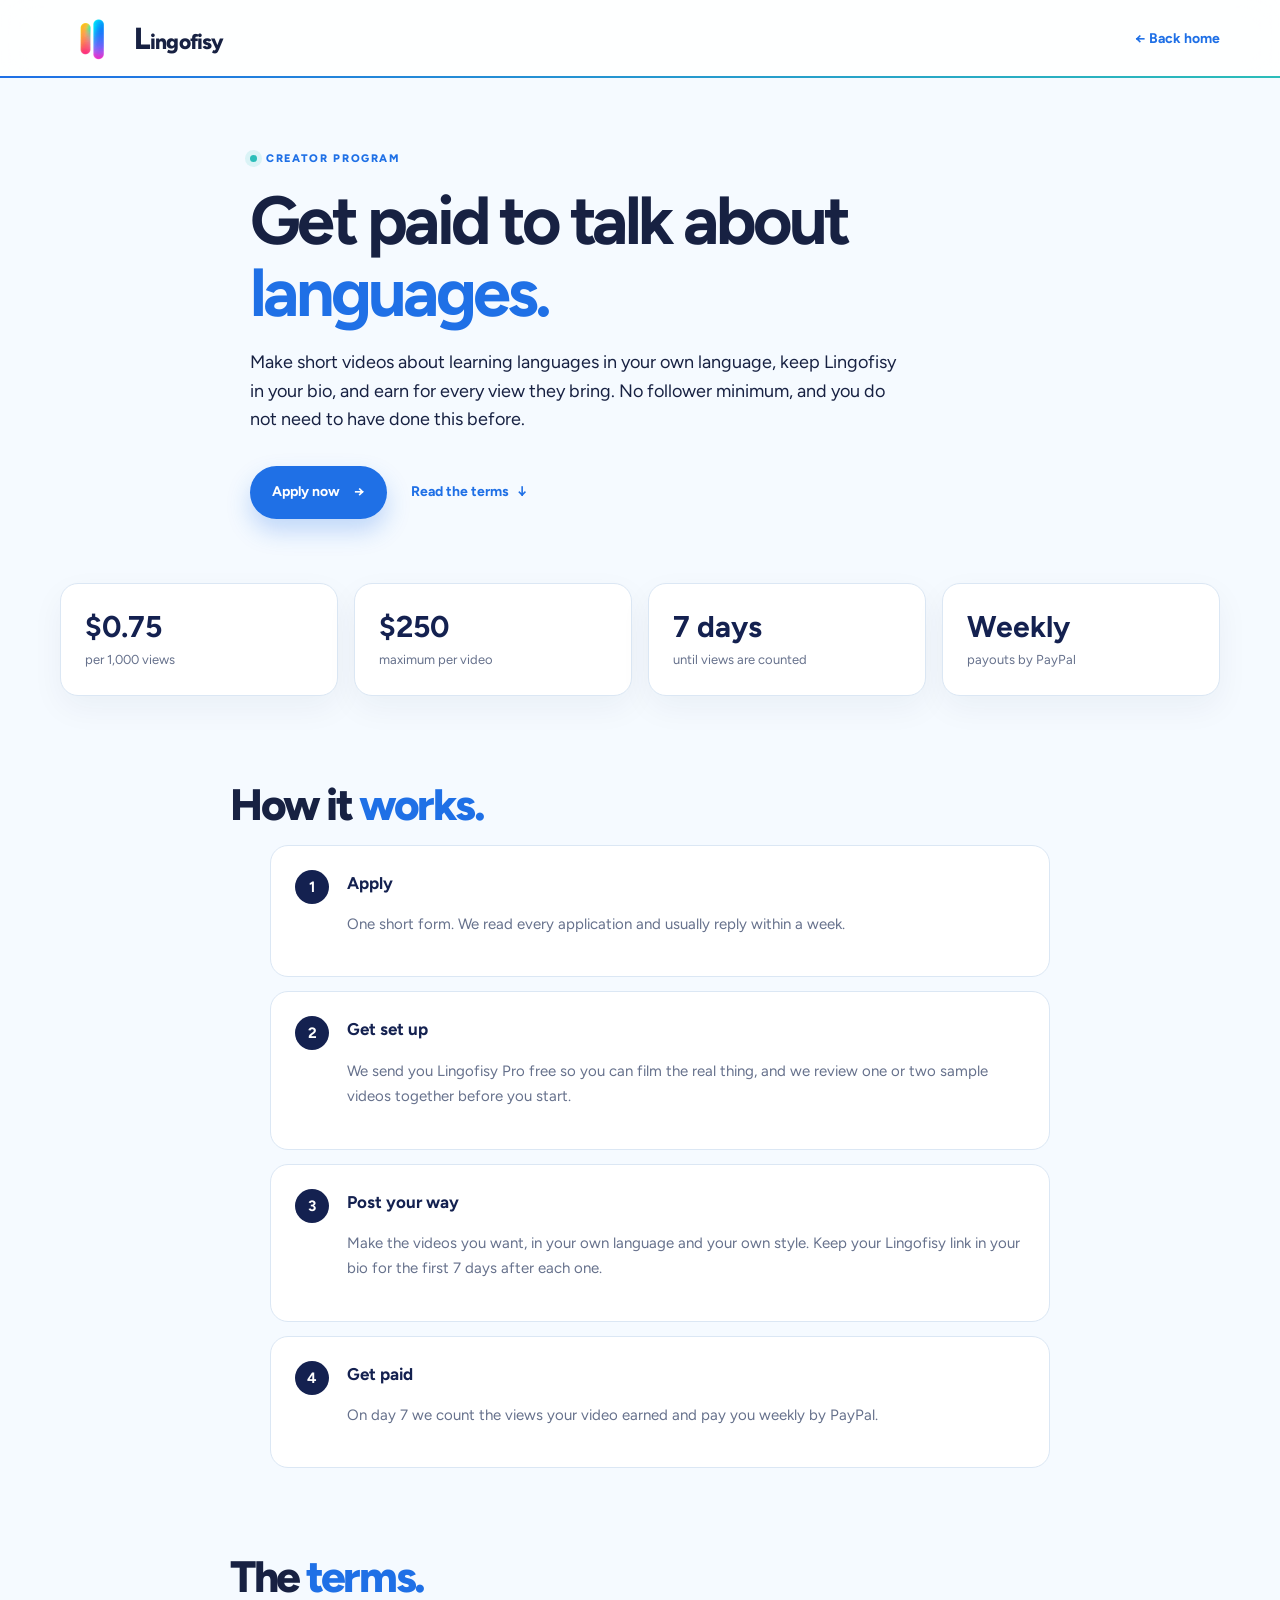
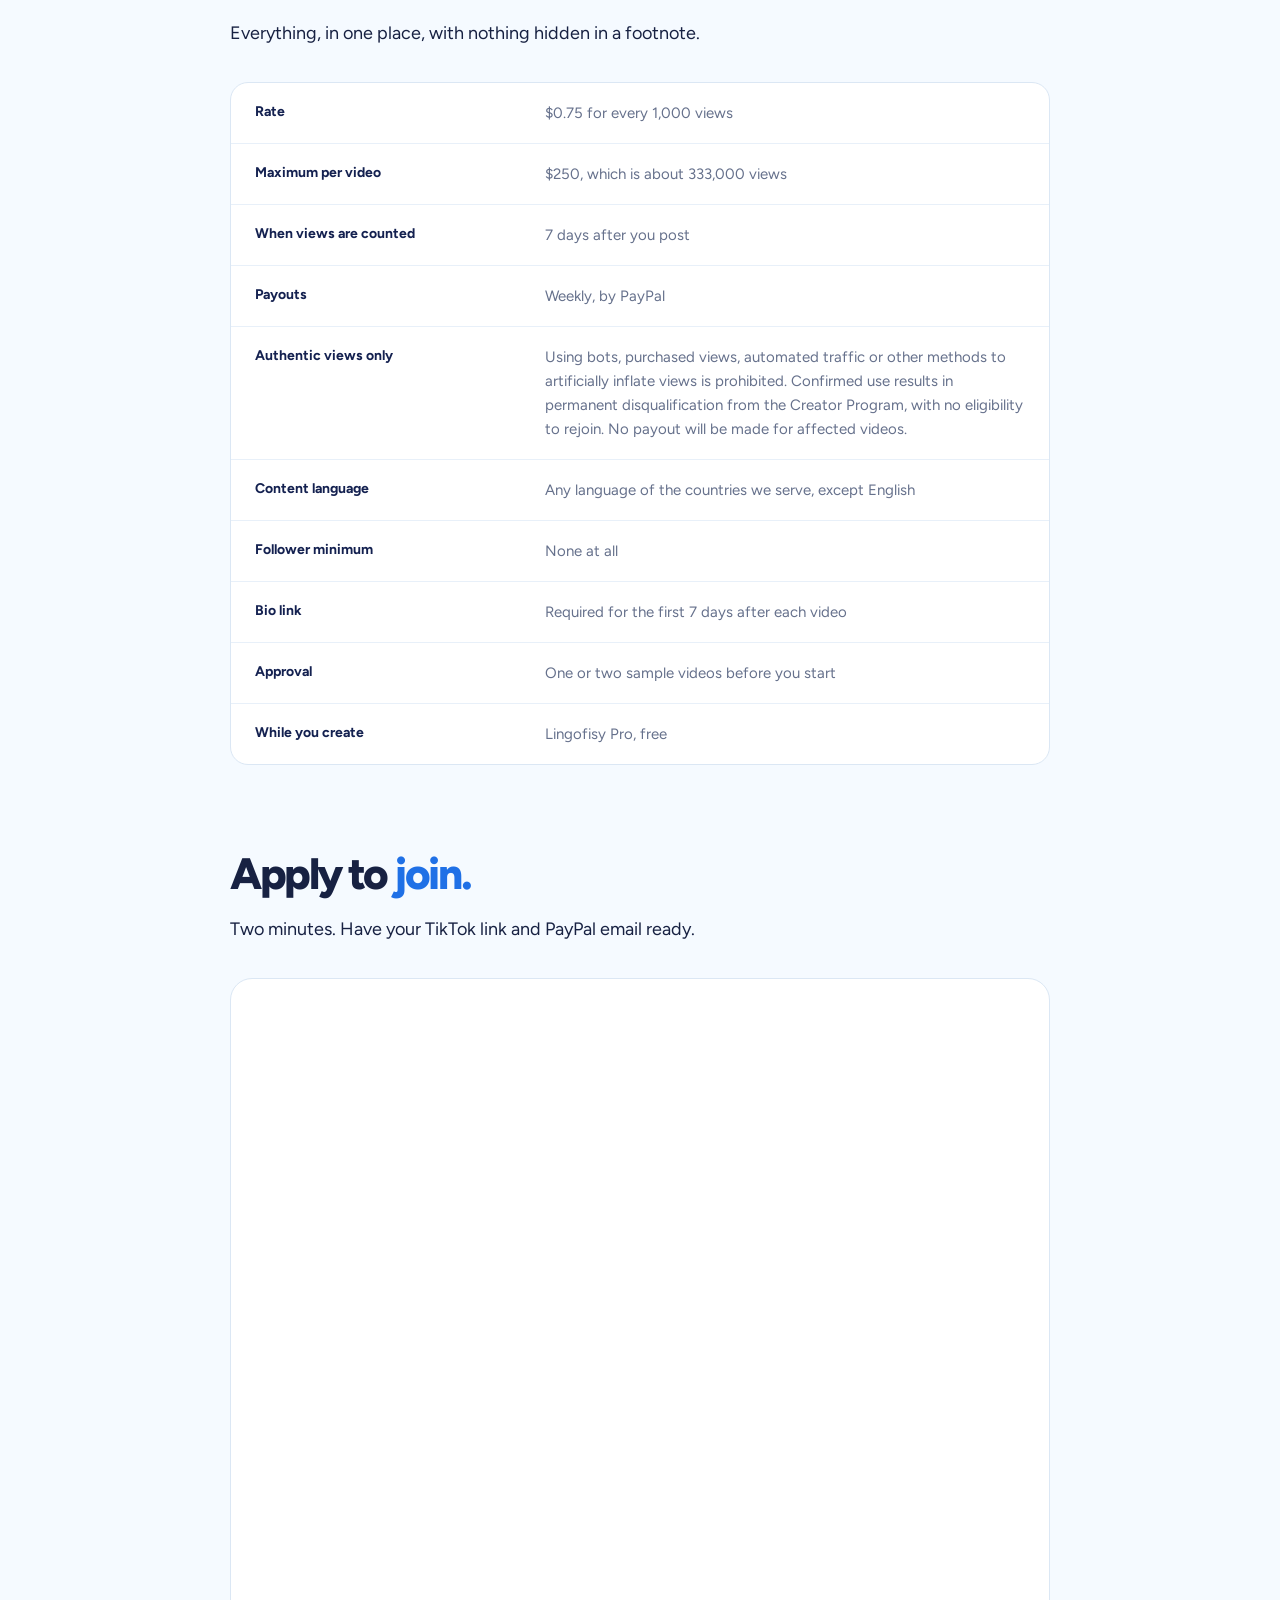
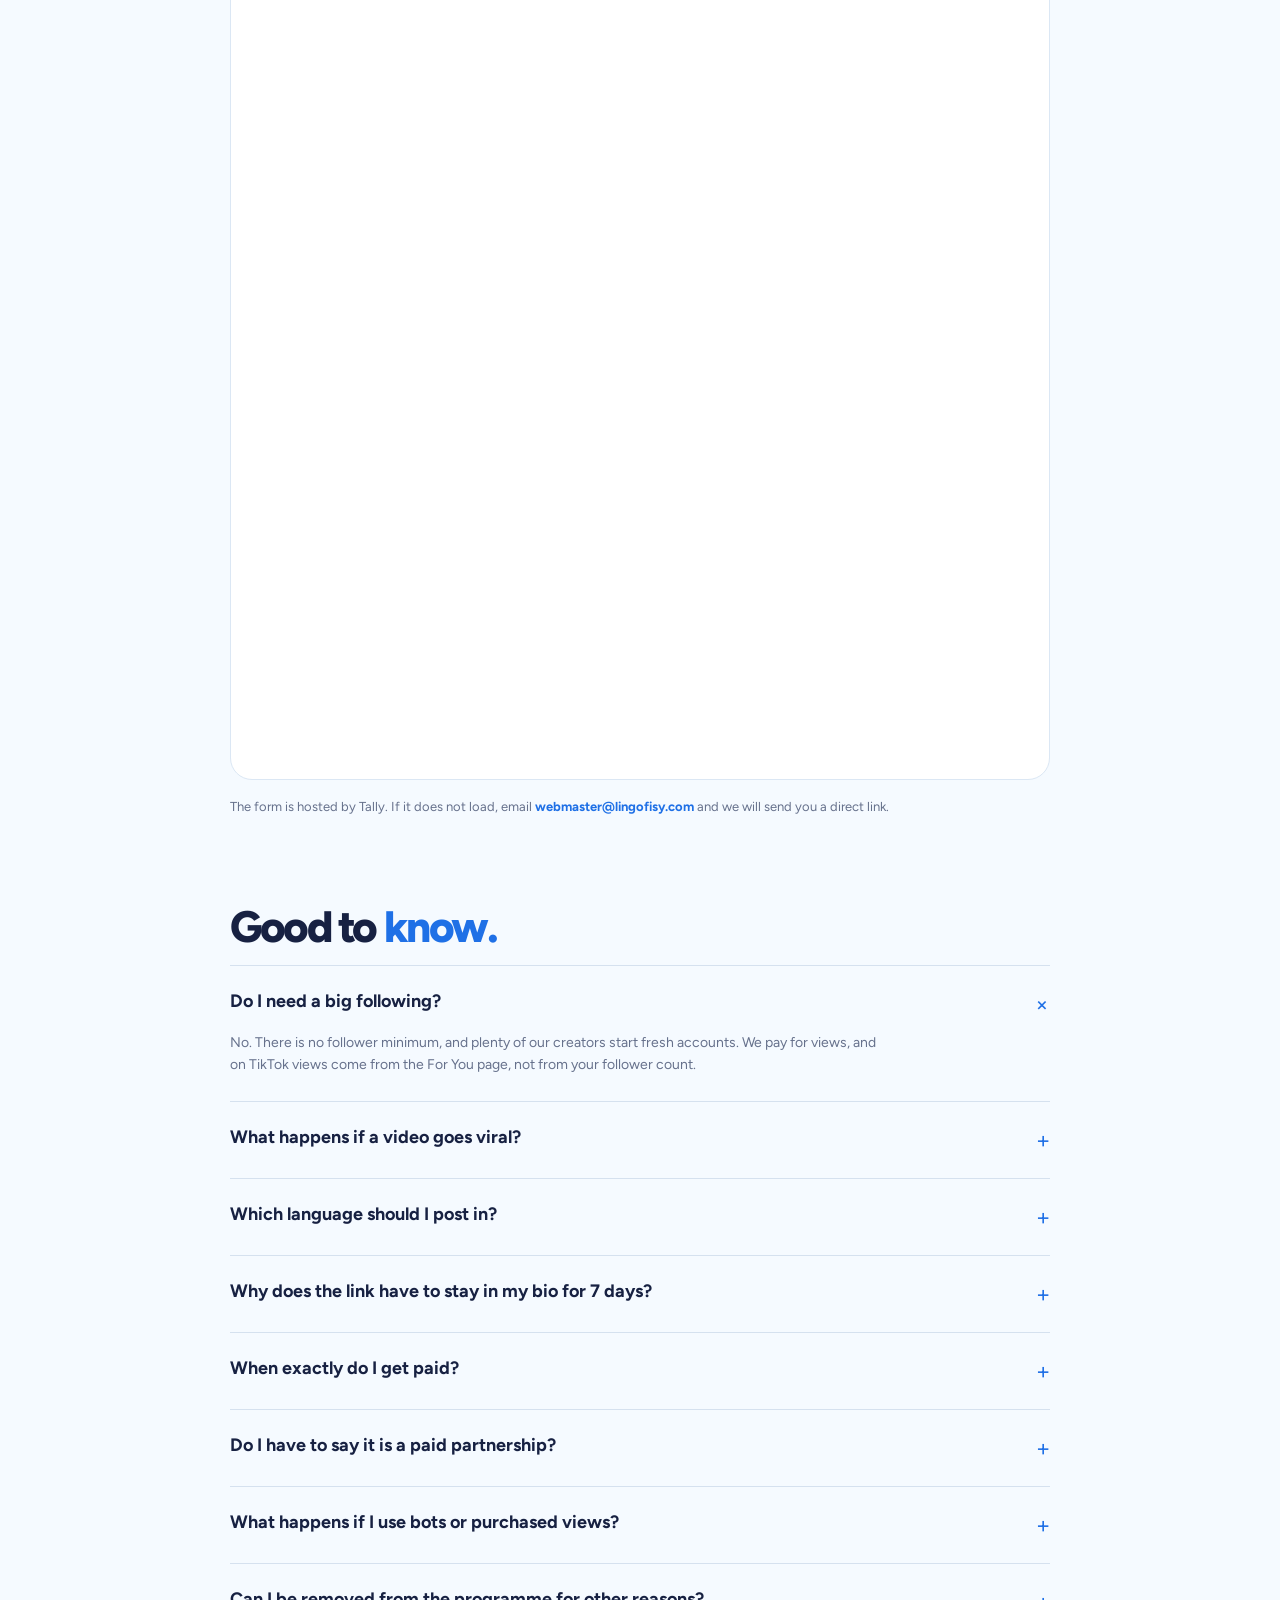
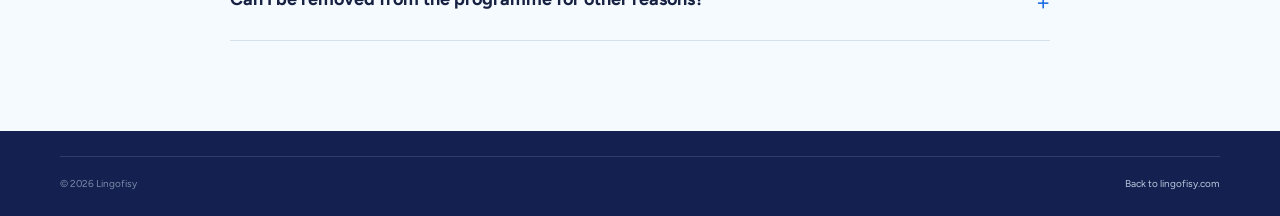
==== affiliate/index.html @ d77ffb40 "updated webpage, added creators section" ====
<!doctype html>
<html lang="en">
<head>
  <meta charset="UTF-8">
  <meta name="viewport" content="width=device-width,initial-scale=1">
  <link rel="icon" href="/favicon.ico" sizes="any">
  <link rel="icon" type="image/png" sizes="32x32" href="/assets/favicon-32.png">
  <link rel="icon" type="image/png" sizes="192x192" href="/assets/favicon-192.png">
  <link rel="apple-touch-icon" href="/assets/apple-touch-icon.png">
  <meta name="robots" content="index, follow, max-image-preview:large, max-snippet:-1">
  <link rel="canonical" href="https://lingofisy.com/affiliate/">
  <meta property="og:type" content="website">
  <meta property="og:site_name" content="Lingofisy">
  <meta property="og:locale" content="en_US">
  <meta property="og:url" content="https://lingofisy.com/affiliate/">
  <meta property="og:title" content="Creator Program, Lingofisy">
  <meta property="og:description" content="Make videos about learning languages and earn $0.75 for every 1,000 views. No follower minimum, weekly PayPal payouts, and Lingofisy Pro free while you create.">
  <meta property="og:image" content="https://lingofisy.com/assets/favicon-512.png">
  <meta property="og:image:width" content="512">
  <meta property="og:image:height" content="512">
  <meta property="og:image:alt" content="Lingofisy logo">
  <meta name="twitter:card" content="summary_large_image">
  <meta name="twitter:title" content="Creator Program, Lingofisy">
  <meta name="twitter:description" content="Make videos about learning languages and earn $0.75 for every 1,000 views. No follower minimum, weekly PayPal payouts, and Lingofisy Pro free while you create.">
  <meta name="twitter:image" content="https://lingofisy.com/assets/favicon-512.png">
  <meta name="description" content="The Lingofisy Creator Program: earn $0.75 per 1,000 views making videos about learning languages. No follower minimum, weekly PayPal payouts.">
  <title>Creator Program, Lingofisy</title>
  <link rel="stylesheet" href="../styles.css?v=36">
</head>
<body class="legal-page affiliate-page">
  <header class="site-header"><div class="container nav-wrap"><a class="brand" href="../"><img class="brand-image" src="../assets/lingofisy-logo.webp" width="64" height="64" alt="Lingofisy logo"><span class="wordmark"><span class="wordmark-initial">L</span>ingofisy</span></a><a class="text-link" href="../">← Back home</a></div></header>
  <main class="legal-main">
    <section class="container aff-hero">
      <p class="eyebrow"><span></span>Creator Program</p>
      <h1>Get paid to talk about <em>languages.</em></h1>
      <p class="legal-lead">Make short videos about learning languages in your own language, keep Lingofisy in your bio, and earn for every view they bring. No follower minimum, and you do not need to have done this before.</p>
      <div class="hero-actions"><a class="button primary" href="#apply">Apply now <b>→</b></a><a class="text-link" href="#terms">Read the terms <b>↓</b></a></div>
    </section>

    <section class="container aff-stats">
      <div class="aff-stat"><strong>$0.75</strong><span>per 1,000 views</span></div>
      <div class="aff-stat"><strong>$250</strong><span>maximum per video</span></div>
      <div class="aff-stat"><strong>7 days</strong><span>until views are counted</span></div>
      <div class="aff-stat"><strong>Weekly</strong><span>payouts by PayPal</span></div>
    </section>

    <section class="container aff-section">
      <h2>How it <em>works.</em></h2>
      <ol class="aff-steps">
        <li><b>1</b><div><strong>Apply</strong><p>One short form. We read every application and usually reply within a week.</p></div></li>
        <li><b>2</b><div><strong>Get set up</strong><p>We send you Lingofisy Pro free so you can film the real thing, and we review one or two sample videos together before you start.</p></div></li>
        <li><b>3</b><div><strong>Post your way</strong><p>Make the videos you want, in your own language and your own style. Keep your Lingofisy link in your bio for the first 7 days after each one.</p></div></li>
        <li><b>4</b><div><strong>Get paid</strong><p>On day 7 we count the views your video earned and pay you weekly by PayPal.</p></div></li>
      </ol>
    </section>

    <section class="container aff-section" id="terms">
      <h2>The <em>terms.</em></h2>
      <p class="legal-lead">Everything, in one place, with nothing hidden in a footnote.</p>
      <dl class="aff-terms">
        <div><dt>Rate</dt><dd>$0.75 for every 1,000 views</dd></div>
        <div><dt>Maximum per video</dt><dd>$250, which is about 333,000 views</dd></div>
        <div><dt>When views are counted</dt><dd>7 days after you post</dd></div>
        <div><dt>Payouts</dt><dd>Weekly, by PayPal</dd></div>
        <div><dt>Authentic views only</dt><dd>Using bots, purchased views, automated traffic or other methods to artificially inflate views is prohibited. Confirmed use results in permanent disqualification from the Creator Program, with no eligibility to rejoin. No payout will be made for affected videos.</dd></div>
        <div><dt>Content language</dt><dd>Any language of the countries we serve, except English</dd></div><div><dt>Follower minimum</dt><dd>None at all</dd></div>
        <div><dt>Bio link</dt><dd>Required for the first 7 days after each video</dd></div>
        <div><dt>Approval</dt><dd>One or two sample videos before you start</dd></div>
        <div><dt>While you create</dt><dd>Lingofisy Pro, free</dd></div>
        
      </dl>
    </section>

    <section class="container aff-section" id="apply">
      <h2>Apply to <em>join.</em></h2>
      <p class="legal-lead">Two minutes. Have your TikTok link and PayPal email ready.</p>
      <div class="aff-form"><iframe src="https://tally.so/embed/VpGDlj?alignLeft=1&amp;hideTitle=1&amp;transparentBackground=1&amp;dynamicHeight=1" loading="lazy" width="100%" height="1400" frameborder="0" marginheight="0" marginwidth="0" title="Lingofisy Creator Program application form"></iframe></div>
      <p class="aff-note">The form is hosted by Tally. If it does not load, email <a href="mailto:webmaster@lingofisy.com">webmaster@lingofisy.com</a> and we will send you a direct link.</p>
    </section>

    <section class="container aff-section">
      <h2>Good to <em>know.</em></h2>
      <div class="faq-list">
        <details open><summary>Do I need a big following?<b>+</b></summary><p>No. There is no follower minimum, and plenty of our creators start fresh accounts. We pay for views, and on TikTok views come from the For You page, not from your follower count.</p></details>
        <details><summary>What happens if a video goes viral?<b>+</b></summary><p>Earnings for a single video stop at $250, which is about 333,000 views. Every other video you post earns on its own, so a big month is still a big month.</p></details>
        <details><summary>Which language should I post in?<b>+</b></summary><p>Use a language of the countries we serve, except English, under the current programme terms. Lingofisy launches with English, Turkish, Russian, German, French, Italian, Spanish and Portuguese. Make clear which Daily course you are showing and that AI speaking requires Lingofisy Pro. English-language content is not eligible under the current programme terms.</p></details>
        <details><summary>Why does the link have to stay in my bio for 7 days?<b>+</b></summary><p>That link is how we see which views came from your video. If it is not there, we cannot count them, and we cannot pay for them.</p></details>
        <details><summary>When exactly do I get paid?<b>+</b></summary><p>Views are counted 7 days after a video goes up, and payouts run weekly to the PayPal address on your application.</p></details>
        <details><summary>Do I have to say it is a paid partnership?<b>+</b></summary><p>Yes. Use your platform's paid-partnership label and follow the disclosure rules where you live. It protects you as much as it protects us.</p></details>
        <details><summary>What happens if I use bots or purchased views?<b>+</b></summary><p>Using bots, purchased views, automated traffic or other methods to artificially inflate views is prohibited. If we confirm that you used or commissioned these methods, you will be permanently disqualified from the Creator Program and will not be eligible to rejoin. No payout will be made for affected videos. We will explain the reason for our decision, and you may contact us if you believe it was made in error.</p></details>
        <details><summary>Can I be removed from the programme for other reasons?<b>+</b></summary><p>Yes. Missing paid-partnership disclosures or content that misrepresents Lingofisy can also result in removal from the programme. We will explain the reason for our decision.</p></details>
      </div>
    </section>
  </main>
  <footer><div class="container footer-bottom"><span>© <span data-year>2026</span> Lingofisy</span><a href="../">Back to lingofisy.com</a></div></footer>
  <script>document.querySelector('[data-year]').textContent=new Date().getFullYear()</script>
  <script async src="https://tally.so/widgets/embed.js"></script>
</body>
</html>
---- styles.css ----
@font-face{font-family:Figtree;src:url('./assets/fonts/Figtree-Variable.woff2') format('woff2');font-style:normal;font-weight:300 900;font-display:swap}

/* ===== design system: tokens and typeface unchanged ===== */
:root{
  --blue:#1f70e6;--teal:#2bbdb9;--orange:#f39a38;--coral:#ef5964;--navy:#142150;
  --text:#172142;--muted:#66718c;--canvas:#f5faff;--line:#dbe7f4;--white:#fff;
  /* t*t*(3-2*t) sampled every 10%: smoothstep as a CSS easing */
  --ease:linear(0,.028 10%,.104 20%,.216 30%,.352 40%,.5 50%,.648 60%,.784 70%,.896 80%,.972 90%,1);
  --travel:725svh;
}
*{box-sizing:border-box}
html{scroll-behavior:smooth}
body{margin:0;color:var(--text);background:#fff;font:16px/1.6 Figtree,Arial,sans-serif;overflow-x:hidden}
a{color:inherit;text-decoration:none}
button{font:inherit}
.container{width:min(1160px,calc(100% - 48px));margin:auto}
.sr-only{position:absolute;width:1px;height:1px;overflow:hidden;clip:rect(0,0,0,0)}
:focus-visible{outline:3px solid var(--blue);outline-offset:3px;border-radius:6px}
.act-speak :focus-visible,.cs6 :focus-visible,.get-strip :focus-visible,footer :focus-visible{outline-color:#86d9d5}
.skip-link{position:absolute;z-index:60;left:16px;top:-80px;padding:12px 18px;border-radius:0 0 12px 12px;color:#fff;background:var(--navy);font-size:14px;font-weight:700;transition:top .2s}
.skip-link:focus{top:0}

h1,h2,h3{margin-top:0;font-family:Figtree,sans-serif;letter-spacing:-.055em;line-height:1.06}
.slot h1,.slot h2,.faq-head h2,.get-strip h2{max-width:560px;margin-bottom:20px;font-size:clamp(40px,4.6vw,66px);font-weight:800}
h2{font-size:clamp(38px,4.3vw,62px);font-weight:800}
h1 em,h2 em{font-style:normal;color:var(--blue)}
.eyebrow{display:flex;align-items:center;gap:9px;margin:0 0 16px;color:var(--blue);font-size:11px;text-transform:uppercase;letter-spacing:.15em;font-weight:800}
.eyebrow>span{width:7px;height:7px;background:var(--teal);border-radius:99px;box-shadow:0 0 0 5px #2bbdb921}
.stage-lead{max-width:440px;margin:0;color:var(--muted);font-size:17px;line-height:1.7}
.badge{display:inline-block;margin:22px 0 0;padding:7px 14px;border:1px solid var(--line);border-radius:99px;color:var(--muted);font-size:11px;font-weight:700}

.button{display:inline-flex;align-items:center;gap:14px;padding:15px 22px;border-radius:99px;font-size:14px;font-weight:700;transition:transform .2s}
.button:hover{transform:translateY(-2px)}
.button.primary{color:#fff;background:var(--blue);box-shadow:0 12px 23px #1f70e640}
.text-link{display:inline-flex;align-items:center;gap:8px;color:var(--blue);font-size:14px;font-weight:700}
.hero-actions{display:flex;align-items:center;gap:24px;margin-top:28px}
.stores{display:flex;gap:10px;margin-top:26px}
.stores a,.stores button{cursor:pointer;text-align:left;font:inherit;display:flex;align-items:center;gap:10px;min-width:176px;padding:12px 16px;border:1px solid var(--line);border-radius:13px;color:var(--navy);background:#fff;box-shadow:0 10px 22px #14215014;transition:transform .2s,box-shadow .2s}
.stores a:hover,.stores button:hover{transform:translateY(-2px);box-shadow:0 14px 26px #1421501f}
.stores a>b,.stores button>b{font:28px -apple-system,BlinkMacSystemFont,"Segoe UI Symbol",Arial;line-height:1}
.stores a span,.stores button span{font-size:14px;font-weight:700;line-height:1.25}
.stores small{display:block;font-size:8px;color:var(--muted)}
.store-note{display:block;margin-top:13px;color:var(--muted);font-size:10px}
.trust-row{display:flex;align-items:center;gap:14px;margin-top:34px}
.trust-row p{margin:0;color:var(--muted);font-size:12px;line-height:1.4}
.trust-row strong{color:var(--text)}
.avatar-stack{display:flex;padding-left:10px}
.avatar-stack i{display:grid;place-items:center;width:30px;height:30px;margin-left:-10px;overflow:hidden;border:2px solid #fff;border-radius:50%}
.avatar-stack i img{width:100%;height:100%;object-fit:cover;object-position:50% 50%}

/* ===== header ===== */
.site-header{height:78px;display:flex;align-items:center;position:fixed;inset:0 0 auto;z-index:40;background:#ffffffd9;backdrop-filter:blur(18px);transition:box-shadow .3s,background .4s,color .4s}
.site-header.scrolled{box-shadow:0 5px 24px #14215014}
.site-header.on-dark{background:#142150cc;color:#fff}
.site-header.on-dark nav{color:#c3d2e9}
.site-header.on-dark .menu-toggle i{background:#fff}
.nav-wrap{display:flex;align-items:center;justify-content:space-between}
.brand{display:inline-flex;align-items:center;gap:10px;font:800 21px Figtree;letter-spacing:-.04em}
.brand-image{width:64px;height:64px;display:block;object-fit:contain}
.wordmark{display:inline-flex;align-items:baseline;font:800 21px/1 Figtree,sans-serif;letter-spacing:-.04em}
.wordmark-initial{font-size:1.45em;line-height:.8}
.site-header nav{display:flex;align-items:center;gap:26px;color:#53617c;font-size:14px;font-weight:600}
.site-header nav a:hover{color:var(--blue)}
.nav-cta{color:#fff!important;background:var(--blue);padding:11px 17px;border-radius:99px;box-shadow:0 8px 16px #1f70e633}
.nav-cta b{margin-left:5px}
.menu-toggle{display:none;border:0;background:transparent;padding:8px}
.menu-toggle i{display:block;width:24px;height:2px;margin:5px;background:var(--navy)}

/* ===== the stage ===== */
.story{position:relative;view-timeline-name:--story;view-timeline-axis:block}
.stage{position:relative;overflow:hidden;width:100%;padding:108px 0 80px}
.stage-inner{position:relative;z-index:2;width:min(1160px,calc(100% - 48px));margin:auto;display:grid;grid-template-columns:1fr 1fr;gap:48px;align-items:center}
.bg{position:absolute;inset:0;pointer-events:none}
.b1{background:linear-gradient(112deg,#f6fbff 8%,#edf6ff 54%,#fff)}
.b2{background:var(--navy);opacity:0}
.b3{background:var(--canvas);opacity:0}
.b4{background:linear-gradient(117deg,#142150,#1d458f 60%,#087f91);opacity:0}
.glow{position:absolute;border-radius:50%;pointer-events:none;z-index:1}
.glow-a{width:560px;height:560px;right:-200px;top:8%;background:radial-gradient(circle,#2bbdb92b,transparent 65%)}
.glow-b{width:380px;height:380px;left:-180px;bottom:4%;background:radial-gradient(circle,#ef59641a,transparent 65%)}

.copy{position:relative;z-index:4}
.copy-strip{display:grid;gap:64px}
.slot{min-width:0}
.world{position:relative;z-index:3}
.rig{position:relative;display:grid;place-items:center}
.orbit{position:absolute;border:1px solid #1f70e626;border-radius:50%}
.orbit-a{width:500px;height:500px}
.orbit-b{width:400px;height:400px;border-color:#2bbdb936}

/* the phone: one frame, a filmstrip of real captures inside it */
.device{position:relative;z-index:2;height:min(590px,64svh);aspect-ratio:390/844;padding:0;border:10px solid #0d1733;border-radius:44px;background:#0d1733;box-shadow:0 34px 72px #14215045}
.viewport{position:relative;height:100%;overflow:hidden;border-radius:34px;background:#eef4fd}
.device{--shot-ar:390/844}
.shot-strip{display:block;height:1100%}
.shot{display:block;width:100%;height:9.0909%;object-fit:cover;object-position:top center}

/* Illustrative launch previews replace the retired course captures. */
.viewport{container-type:inline-size}
.product-screen{overflow:hidden;padding:8cqw 6cqw;background:linear-gradient(155deg,#f5faff,#e4f3fc);color:var(--text);font-size:4.4cqw;line-height:1.5}
.screen-brand{display:flex;justify-content:space-between;align-items:center;margin:0 0 9cqw;font-weight:800}
.screen-brand span{font-size:3.5cqw;font-weight:500;color:var(--muted)}
.product-screen h3{margin:4cqw 0;font-size:10cqw;letter-spacing:-.045em;line-height:1.08}
.product-screen>p{margin-bottom:6cqw}
.screen-languages{display:grid;grid-template-columns:1fr;gap:2.2cqw;list-style:none;margin:6cqw 0;padding:0}
.screen-languages li{display:flex;align-items:center;gap:3cqw;padding:2.2cqw 4cqw;border:1px solid var(--line);border-radius:3cqw;background:white;font-weight:700}
.language-flag{flex:0 0 1.4em;text-align:center;font-family:"Apple Color Emoji","Segoe UI Emoji","Noto Color Emoji",sans-serif;font-size:1.2em;line-height:1}
.screen-panel{margin-top:6cqw;padding:5cqw;border:1px solid var(--line);border-radius:5cqw;background:#ffffffc9}
.screen-panel p{margin:2cqw 0 0;color:var(--muted)}
.screen-pill{display:inline-block;padding:1.5cqw 3cqw;border-radius:99px;color:#087f80;background:#d2f3ed;font-weight:800}
.product-screen .screen-note{margin-top:7cqw;font-size:3.8cqw;color:var(--muted)}
.screen-pro{background:linear-gradient(155deg,#142150,#1d458f 65%,#087f91);color:white}
.screen-pro .screen-brand span,.screen-pro .screen-note{color:#b9d8ee}
.screen-pro .screen-panel{background:#ffffff10;border-color:#ffffff35}
.screen-pro .screen-panel p{color:#d4e5f5}
.speaking-preview{position:relative;overflow:hidden}
.speaking-preview img{display:block;width:100%;height:100%;object-fit:cover;object-position:top center}
.speaking-label{position:absolute;top:4%;left:5%;right:5%;padding:2cqw 3cqw;border-radius:99px;color:white;background:var(--navy);text-align:center;font-size:4cqw;font-weight:800;box-shadow:0 3px 12px #14215033}

.fisy{position:absolute;z-index:6;left:50%;bottom:0;width:auto;height:min(470px,56svh);opacity:0;object-fit:contain;object-position:bottom center;transform-origin:bottom center;transform:translateX(-50%);filter:drop-shadow(0 18px 18px #14215033);pointer-events:none}
.bubble,.float-card{position:absolute;z-index:7;pointer-events:none}
.bubble{padding:11px 15px;border:1px solid #ffffffb3;border-radius:14px 14px 14px 3px;color:var(--text);background:#ffffffe8;box-shadow:0 10px 22px #1421501f;font-size:12px;font-weight:700}
.bubble-a b{color:var(--orange)}
.float-card{display:flex;align-items:center;gap:10px;padding:10px 14px;border:1px solid #ffffffcc;border-radius:16px;background:#ffffffe8;box-shadow:0 13px 25px #1421501f}
.float-card>span{display:grid;place-items:center;width:31px;height:31px;border-radius:10px;color:#138d8c;background:#e0f7f5;font-size:17px}
.float-card strong,.float-card small{display:block}
.float-card strong{font-size:11px}
.float-card small{color:#8491a6;font-size:8px}
.float-right>span{color:#d47916;background:#fff0df}
.stage-cta{display:none}

/* ===== after the stage ===== */
.outro{position:relative;z-index:3;padding:112px 0 96px;background:var(--canvas)}
.faq-inner{display:grid;grid-template-columns:.75fr 1.25fr;gap:90px;align-items:start}
.faq-head h2{margin-bottom:14px}
.faq-head .stage-lead{font-size:15px;margin-bottom:18px}
.faq-list details{padding:24px 0;border-bottom:1px solid #d5e1ef}
.faq-list details:first-child{border-top:1px solid #d5e1ef}
.faq-list summary{display:flex;justify-content:space-between;gap:20px;cursor:pointer;list-style:none;font:700 18px Figtree}
.faq-list summary::-webkit-details-marker{display:none}
.faq-list summary b{color:var(--blue);font-size:23px;font-weight:400;transition:transform .2s}
.faq-list details[open] summary b{transform:rotate(45deg)}
.faq-list details p{max-width:650px;margin:14px 40px 0 0;color:var(--muted);font-size:14px}
.get-strip{display:flex;align-items:center;justify-content:space-between;gap:40px;flex-wrap:wrap;margin-top:96px;padding:52px 56px;border-radius:30px;color:#fff;background:linear-gradient(117deg,#142150,#1d458f 60%,#087f91);box-shadow:0 25px 50px #14215033}
.get-strip h2{margin:0;font-size:clamp(32px,3.4vw,46px)}
.get-strip h2 em{color:#71d6d1}
.get-strip .eyebrow{color:#86d9d5}
.get-strip .stores{margin:0}
.get-strip .stores a,.get-strip .stores button{border-color:#ffffff4d;color:#fff;background:#ffffff1a;box-shadow:none}
.get-strip .stores small{color:#bdd0e8}

footer{padding:67px 0 24px;color:#b9c6dc;background:var(--navy)}
.brand-light{color:#fff}
.footer-main{display:flex;justify-content:space-between;gap:50px;padding-bottom:65px}
.footer-main>div>p{margin:18px 0 0;font-size:13px}
.footer-links{display:flex;flex-wrap:wrap;gap:56px}
.footer-links>div{display:flex;flex-direction:column;gap:9px;min-width:104px;font-size:12px}
.footer-links b{margin-bottom:8px;color:#fff;font-size:11px;text-transform:uppercase;letter-spacing:.12em}
.footer-links a{color:#a6b7d2}
.footer-note{padding-bottom:22px;border-top:1px solid #ffffff1a;padding-top:22px}
.footer-note p{margin:0 0 8px;max-width:980px;color:#8294b4;font-size:10px;line-height:1.6}
.footer-note p:last-child{margin-bottom:0}
.footer-note a{color:#b9c6dc;text-decoration:underline;text-underline-offset:2px}
.footer-bottom{display:flex;justify-content:space-between;padding-top:19px;border-top:1px solid #ffffff21;color:#7889a8;font-size:10px}
/* ===== consent + legal (carried over unchanged) ===== */
.consent-banner{position:fixed;z-index:50;right:24px;bottom:24px;display:flex;align-items:flex-end;gap:34px;width:min(820px,calc(100% - 48px));padding:25px 27px;border:1px solid #d8e5f3;border-radius:22px;color:var(--text);background:#fffffff2;box-shadow:0 22px 70px #14215029;backdrop-filter:blur(22px)}.consent-banner[hidden],.consent-modal[hidden],.consent-backdrop[hidden]{display:none}.consent-copy{max-width:470px}.consent-kicker{margin:0 0 7px;color:var(--blue);font-size:10px;letter-spacing:.14em;text-transform:uppercase;font-weight:800}.consent-banner h2,.consent-modal h2{margin:0 0 8px;font-size:27px}.consent-banner p:not(.consent-kicker),.consent-modal-intro{margin:0;color:var(--muted);font-size:13px;line-height:1.55}.consent-copy>a{display:inline-block;margin-top:11px;color:var(--blue);font-size:12px;font-weight:700}.consent-actions{display:flex;flex-wrap:wrap;justify-content:flex-end;gap:8px;min-width:275px}.consent-button{padding:11px 14px;border-radius:999px;cursor:pointer;font-size:12px;font-weight:750;white-space:nowrap}.consent-button-primary{border:1px solid var(--blue);color:#fff;background:var(--blue);box-shadow:0 8px 15px #1f70e633}.consent-button-outline{border:1px solid #b9cbe2;color:var(--navy);background:#fff}.consent-button-quiet{border:1px solid var(--navy);color:var(--navy);background:#fff}
.consent-button-ghost{border:1px solid transparent;color:#53617c;background:transparent}.consent-button:hover{transform:translateY(-1px)}.consent-backdrop{position:fixed;z-index:49;inset:0;background:#1421504d;backdrop-filter:blur(4px)}.consent-modal{position:fixed;z-index:51;top:50%;left:50%;width:min(540px,calc(100% - 36px));padding:29px;border:1px solid #d8e5f3;border-radius:25px;color:var(--text);background:#fff;box-shadow:0 30px 90px #14215040;transform:translate(-50%,-50%)}.consent-modal-head{display:flex;justify-content:space-between;gap:18px}.consent-close{width:32px;height:32px;border:0;border-radius:50%;color:var(--muted);background:#f0f5fb;cursor:pointer;font-size:25px;line-height:1}.consent-modal-intro{margin:14px 0 22px}.consent-option{display:flex;align-items:center;justify-content:space-between;gap:18px;padding:17px 0;border-top:1px solid var(--line)}.consent-option div{display:grid;gap:3px}.consent-option strong{font-size:14px}.consent-option span{color:var(--muted);font-size:12px;line-height:1.4}.consent-always{color:#198f8b!important;font-size:11px!important;font-weight:800;white-space:nowrap}.consent-option-toggle{cursor:pointer}.consent-option-toggle input{position:absolute;opacity:0}.consent-switch{position:relative;flex:0 0 42px;width:42px;height:24px;border-radius:99px;background:#cad7e6}.consent-switch:after{content:'';position:absolute;top:3px;left:3px;width:18px;height:18px;border-radius:50%;background:#fff;box-shadow:0 2px 5px #1421502e;transition:.2s}.consent-option-toggle input:checked~.consent-switch{background:var(--teal)}.consent-option-toggle input:checked~.consent-switch:after{transform:translateX(18px)}.consent-modal-actions{display:flex;justify-content:flex-end;gap:8px;margin-top:22px;padding-top:18px;border-top:1px solid var(--line)}body.consent-open{overflow:hidden}@media(max-width:700px){.consent-banner{right:12px;bottom:12px;display:block;width:calc(100% - 24px);padding:21px}.consent-actions{justify-content:stretch;min-width:0;margin-top:18px}.consent-button{flex:1}.consent-banner h2,.consent-modal h2{font-size:24px}.consent-modal{padding:23px}.consent-modal-actions{justify-content:stretch}.consent-modal-actions .consent-button{flex:1}}
.legal-page{background:var(--canvas)}.legal-main{padding:170px 0 110px;min-height:calc(100vh - 170px)}.legal-content{max-width:780px}.legal-content h1{font-size:clamp(48px,6vw,72px);margin-bottom:22px}.legal-content h2{margin:46px 0 12px;font-size:28px}.legal-content p{color:var(--muted);font-size:15px;line-height:1.8}.legal-content a{color:var(--blue);font-weight:700}.legal-lead{max-width:650px;font-size:18px!important}.legal-placeholder{margin-top:45px;padding:20px 23px;border:1px solid #f2ca9b;border-radius:14px;color:#966020;background:#fff8ee;font-size:13px;line-height:1.6}.legal-page footer{padding-top:25px}.legal-page .footer-bottom a{color:#b9c6dc;font-size:10px}


/* ===== responsive: below 950px every act becomes a plain stacked
   section. Nothing pins, nothing overlaps, all copy is present. ===== */

/* ===== below 951px / short viewports: no camera. Six plain stacked
   sections, the phone shown once with its home screen. ===== */
@media (max-width:950px){
  .stage{padding:98px 0 64px}
  .stage-inner{grid-template-columns:1fr;gap:28px;justify-items:center}
  .world{order:-1}
  .copy-strip{gap:60px}
  .copy{width:100%}
  .device{height:min(560px,66svh);margin:auto}
  .orbit{display:none}
  .bubble,.float-card{display:none}
  .site-header nav{position:absolute;display:none;top:70px;left:18px;right:18px;padding:18px;flex-direction:column;align-items:stretch;gap:3px;border:1px solid var(--line);border-radius:20px;background:#fff;box-shadow:0 22px 55px #1421501f}
  .site-header nav.open{display:flex}
  .site-header nav a{padding:12px}
  .nav-cta{text-align:center;margin-top:7px}
  .menu-toggle{display:block}
  .outro{padding:80px 0 72px}
  .faq-inner{grid-template-columns:1fr;gap:34px}
  .get-strip{margin-top:60px;padding:38px 30px}
  .footer-main{flex-direction:column;padding-bottom:45px}
  .footer-links{flex-wrap:wrap;gap:30px 36px}
  .footer-bottom{gap:10px;flex-direction:column}
  .stores a,.stores button{min-width:0;flex:1}
}
@media (max-width:540px){
  .slot h1,.slot h2,.faq-head h2{font-size:clamp(30px,8vw,40px)}
  .stage-lead{font-size:15px}
  .hero-actions{align-items:flex-start;flex-direction:column;gap:16px}
  .stores{flex-direction:column}
  .device{width:min(290px,82vw)}
}


/* ============================================================
   One stage. A camera, not a slideshow.

   The copy is a filmstrip that physically scrolls: slot by slot,
   translateY on a tall strip, so the view moves rather than
   dissolving in place. The phone holds a second filmstrip of ten
   real app captures doing the same thing.

   Between 22% and 34% the camera pushes IN: .world scales up and
   .rig slides from the right to dead centre, so the phone's screen
   grows past the frame and you are inside the app. Fisy drops out
   of shot as it pushes in, then RISES UP in the foreground at 36%
   and stays while the app screens play. The callouts fly outward
   from behind the phone. At 64% the camera pulls back out and the
   phone reassembles on the right for the three paths.

   Fisy and the callouts sit outside .world on purpose, so the zoom
   never inflates them.

   Easing is smoothstep throughout. Native scrolling owns progress;
   no gesture is intercepted.
   ============================================================ */

@keyframes lf-copy{0.0%,3.76%{translate:0 0}5.91%,65.59%{translate:0 -16.6667%}72.04%,77.42%{translate:0 -33.3333%}79.57%,83.87%{translate:0 -50%}86.02%,90.32%{translate:0 -66.6667%}92.47%,100.0%{translate:0 -83.3333%}}
@keyframes lf-copy-fade{0.0%,13.98%{opacity:1}20.43%,67.74%{opacity:0}74.19%,100.0%{opacity:1}}
@keyframes lf-shots{0.0%,16.13%{translate:0 0}20.43%,24.73%{translate:0 -9.0909%}26.88%,31.18%{translate:0 -18.1818%}33.33%,38.71%{translate:0 -27.2727%}40.86%,45.16%{translate:0 -36.3636%}47.31%,51.61%{translate:0 -45.4545%}53.76%,67.74%{translate:0 -54.5455%}72.04%,77.42%{translate:0 -63.6364%}79.57%,83.87%{translate:0 -72.7273%}86.02%,90.32%{translate:0 -81.8182%}92.47%,100.0%{translate:0 -90.9091%}}

/* the camera */
@keyframes lf-dolly-m{0.0%,7.53%{translate:0 0;scale:1}20.43%,63.44%{translate:0 -31.5svh;scale:1.58}72.04%,100%{translate:0 0;scale:1}}
@keyframes lf-dolly{0.0%,7.53%{scale:1}20.43%,63.44%{scale:1.24}72.04%,100.0%{scale:1}}
@keyframes lf-rig{0.0%,7.53%{translate:0 0}20.43%,63.44%{translate:-26% 0}72.04%,100.0%{translate:0 0}}
@keyframes lf-frame{0.0%,7.53%{border-radius:44px;border-width:10px}20.43%,63.44%{border-radius:36px;border-width:7px}72.04%,100.0%{border-radius:44px;border-width:10px}}
@keyframes lf-orbit-out{0.0%,7.53%{opacity:1;scale:.95;rotate:0deg}18.28%,65.59%{opacity:0;scale:1.4;rotate:22deg}76.34%,100.0%{opacity:1;scale:1.05;rotate:36deg}}

/* Fisy: beside the phone, down as the camera enters, up in the foreground */
@keyframes lf-fisy{
  0.0%,18.28%{opacity:0;transform:translateX(-50%) translateX(-20vw) translateY(116%) scale(1.02)}
  26.88%{opacity:1;transform:translateX(-50%) translateX(-20vw) translateY(1%) scale(1.02)}
  59.14%{opacity:1;transform:translateX(-50%) translateX(-20vw) translateY(-2%) scale(1.06)}
  67.74%,100.0%{opacity:0;transform:translateX(-50%) translateX(-20vw) translateY(116%) scale(1.06)}
}
@keyframes lf-out-r{0%{opacity:0;transform:translate(-50%,0) scale(.86)}26%,74%{opacity:1;transform:translate(calc(-50% + 25vw),0) scale(1)}100%{opacity:0;transform:translate(calc(-50% + 29vw),0) scale(.94)}}

@keyframes lf-out-l{0%{opacity:0;transform:translate(-50%,0) scale(.86)}26%,74%{opacity:1;transform:translate(calc(-50% - 25vw),0) scale(1)}100%{opacity:0;transform:translate(calc(-50% - 29vw),0) scale(.94)}}

@keyframes lf-cta{0%,4.3%{opacity:0;visibility:hidden;translate:0 16px}7.53%,13.98%{opacity:1;visibility:visible;translate:0 0}20.43%,100%{opacity:0;visibility:hidden;translate:0 16px}}
@keyframes lf-ink{0.0%,13.98%{color:var(--blue)}20.43%,67.74%{color:#86d9d5}74.19%,89.25%{color:var(--blue)}94.62%,100.0%{color:#86d9d5}}
@keyframes lf-b1{0.0%,9.68%{opacity:1}18.28%,100.0%{opacity:0}}
@keyframes lf-b2{0.0%,9.68%{opacity:0}18.28%,65.59%{opacity:1}72.04%,100.0%{opacity:0}}
@keyframes lf-b3{0.0%,65.59%{opacity:0}72.04%,89.25%{opacity:1}94.62%,100.0%{opacity:0}}
@keyframes lf-b4{0.0%,89.25%{opacity:0}94.62%,100.0%{opacity:1}}
@keyframes lf-glow-a{0%{transform:translate(0,0) scale(1);opacity:.7}50%{transform:translate(-60px,44px) scale(1.24);opacity:1}100%{transform:translate(34px,-34px) scale(1.06);opacity:.75}}

@keyframes lf-glow-b{0%{transform:translate(0,0) scale(1);opacity:.6}50%{transform:translate(50px,-38px) scale(1.3);opacity:.95}100%{transform:translate(-28px,30px) scale(1.1);opacity:.7}}


@keyframes lf-rise{from{opacity:0;translate:0 26px}to{opacity:1;translate:0 0}}

@keyframes lf-pop{from{opacity:0;scale:.82}to{opacity:1;scale:1}}

@keyframes lf-draw{from{transform:scaleX(0)}to{transform:scaleX(1)}}

@keyframes lf-nudge{0%,100%{transform:translateY(0)}50%{transform:translateY(4px)}}


@media (prefers-reduced-motion:no-preference){
  .text-link b{display:inline-block;animation:lf-nudge 2.2s ease-in-out infinite}

  @supports (animation-timeline:view()){
    .site-header::after{content:'';position:absolute;left:0;bottom:0;width:100%;height:2px;transform-origin:left;background:linear-gradient(90deg,var(--blue),var(--teal));animation:lf-draw linear both;animation-timeline:scroll(root block)}
    .faq-head>*,.faq-list details,.get-strip>div,.get-strip .stores,.footer-links>div{animation:lf-rise var(--ease) both;animation-timeline:view();animation-range:entry 6% entry 58%}
    .faq-head>*:nth-child(2),.faq-list details:nth-child(2),.footer-links>div:nth-child(2){animation-range:entry 11% entry 63%}
    .faq-head>*:nth-child(3),.faq-list details:nth-child(3),.footer-links>div:nth-child(3){animation-range:entry 16% entry 68%}
    .faq-head>*:nth-child(4),.faq-list details:nth-child(4){animation-range:entry 21% entry 73%}
    .get-strip .stores a,.get-strip .stores button{animation:lf-pop var(--ease) both;animation-timeline:view();animation-range:entry 22% entry 72%}
    .get-strip .stores button:nth-child(2){animation-range:entry 28% entry 78%}
  }

  @media (min-height:560px){
    @supports (animation-timeline:view()){
      .story{height:var(--travel)}
      .stage{position:sticky;top:0;height:100svh;padding:88px 0 60px;display:grid;align-content:center}
      .copy{overflow:clip}

      @media (min-width:951px){
        .copy{overflow:clip;height:min(560px,68svh)}
      }
      @media (min-width:951px){
        .copy{overflow:clip;height:min(560px,68svh)}
      }
      .copy-strip{display:block;height:600%;gap:0}
      .slot{height:16.6667%;display:grid;align-content:center}
      .stage-cta{display:flex;align-items:center;gap:22px;position:absolute;left:0;bottom:5svh;z-index:8;padding-inline-start:18px}
      .cs6 h2{color:#fff}.cs6 h2 em{color:#71d6d1}
      .cs6 .eyebrow{color:#86d9d5}.cs6 .stage-lead{color:#b8cae5}
      .cs6 .text-link{color:#86d9d5}

      .copy,.copy-strip,.shot-strip,.world,.rig,.device,.fisy,.stage-cta,
      .stage-cta .text-link,.bg,.glow-a,.glow-b,.orbit-a,.orbit-b,
      .bubble-a,.bubble-b,.float-left,.float-right{
        animation-timeline:--story;animation-fill-mode:both;
        animation-timing-function:var(--ease);animation-range:contain 0% contain 100%}

      .copy-strip{animation-name:lf-copy}
      .copy{animation-name:lf-copy-fade}
      .shot-strip{animation-name:lf-shots}
      .world{animation-name:lf-dolly;will-change:scale}
      .rig{animation-name:lf-rig;will-change:translate}
      @media (max-width:950px){.rig{animation-name:none;translate:0}}
      .device{animation-name:lf-frame}
      .fisy{animation-name:lf-fisy;will-change:transform}
      .orbit-a,.orbit-b{animation-name:lf-orbit-out}
      .orbit-b{animation-delay:0s;scale:.8}
      .glow-a{animation-name:lf-glow-a;will-change:transform}
      .glow-b{animation-name:lf-glow-b;will-change:transform}
      .b1{animation-name:lf-b1}.b2{animation-name:lf-b2}.b3{animation-name:lf-b3}.b4{animation-name:lf-b4}
      .stage-cta{animation-name:lf-cta}
      .stage-cta .text-link{animation-name:lf-ink}

      /* callouts fly out from behind the phone while you are inside */
      .bubble-a,.bubble-b,.float-left,.float-right{display:block;left:50%}
      .bubble-a{top:26%;animation-name:lf-out-r;animation-range:contain 25.81% contain 37.63%}
      .float-left{top:44%;animation-name:lf-out-l;animation-range:contain 34.41% contain 46.24%}
      .bubble-b{top:66%;animation-name:lf-out-r;animation-range:contain 43.01% contain 54.84%}
      .float-right{top:34%;animation-name:lf-out-l;animation-range:contain 50.54% contain 62.37%}

      @media (max-width:950px){
        /* height:auto + aspect-ratio is not a definite height, so the
           percentage-sized filmstrip collapsed and every frame stacked at
           natural size. Size it from aspect-ratio instead. */
        .viewport{height:auto;aspect-ratio:var(--shot-ar);border-radius:26px}
        .shot-strip{height:auto}
        .shot{height:auto;aspect-ratio:var(--shot-ar)}
        /* Portrait phones: copy on top, the device below it running off the
           bottom edge. Sizing the device from its HEIGHT made it 134px wide on
           a 402px screen, because aspect-ratio derives width from height. */
        .stage{padding:80px 0 0;align-content:start}
        .stage-inner{grid-template-columns:1fr;gap:12px;align-content:start;justify-items:center}
        .copy{order:0;width:100%;height:32svh;overflow:clip}
        .world{order:1;width:100%;display:grid;justify-items:center}
        .stage{--dev-w:min(76vw,calc((68svh - 112px) * 390 / 844))}
        .device{width:var(--dev-w);height:auto;aspect-ratio:390/844;border-width:7px;border-radius:32px}
        .world{transform-origin:top center}
        .viewport{border-radius:30px}
        .slot{text-align:center;justify-items:center;align-content:center}
        .slot h1,.slot h2{margin-bottom:8px;font-size:clamp(23px,5.9vw,29px);max-width:15ch;line-height:1.08}
        .stage-lead{font-size:13px;line-height:1.5;max-width:30ch;margin-inline:auto}
        .slot .stores{flex-direction:row;flex-wrap:wrap;justify-content:center;gap:8px;margin-top:14px}
        .slot .stores button{min-width:0;flex:1 1 150px;max-width:220px;padding:10px 12px}
        .slot .stores span{font-size:12px}
        .slot .store-note{display:none}
        .slot .trust-row{display:none}
        .slot .hero-actions{justify-content:center;margin-top:14px}
        .slot .badge{margin-top:12px}
        .world{animation-name:lf-dolly-m}
        .fisy,.bubble,.float-card,.stage-cta{display:none}
      }
    }
  }

  @supports not (animation-timeline:view()){
    .js-reveal .slot,.js-reveal .world,.js-reveal .faq-head>*,.js-reveal .faq-list details,.js-reveal .get-strip>div{opacity:0;translate:0 26px;transition:opacity .75s cubic-bezier(.22,.7,.3,1),translate .75s cubic-bezier(.22,.7,.3,1)}
    .js-reveal .in{opacity:1;translate:0 0}
  }
}


/* ===== creator programme page: plain stacked sections on the legal-page
   canvas. No camera, no pinning, so it degrades to a readable document. ===== */
.affiliate-page .legal-main{padding:150px 0 90px}
.aff-hero{max-width:780px}
.aff-hero h1{font-size:clamp(44px,5.6vw,68px);margin:6px 0 20px}
.aff-hero .hero-actions{margin-top:32px}
.aff-stats{display:grid;grid-template-columns:repeat(4,1fr);gap:16px;margin-top:64px}
.aff-stat{padding:26px 24px;border:1px solid var(--line);border-radius:18px;background:var(--white);box-shadow:0 12px 32px #1421500d}
.aff-stat strong{display:block;font-size:30px;line-height:1.1;color:var(--navy)}
.aff-stat span{display:block;margin-top:7px;color:var(--muted);font-size:13px;line-height:1.5}
.aff-section{margin-top:86px;max-width:820px}
.aff-section h2{font-size:clamp(32px,4vw,44px);margin-bottom:14px}
.aff-section .legal-lead{margin-bottom:34px}
.aff-section .faq-list{margin-top:8px}
.aff-steps{list-style:none;display:grid;gap:14px}
.aff-steps li{display:flex;gap:18px;padding:24px;border:1px solid var(--line);border-radius:18px;background:var(--white)}
.aff-steps b{flex:none;width:34px;height:34px;display:grid;place-items:center;border-radius:99px;background:var(--navy);color:var(--white);font-size:15px}
.aff-steps strong{display:block;margin-bottom:5px;font-size:17px;color:var(--navy)}
.aff-steps p{color:var(--muted);font-size:15px;line-height:1.7}
.aff-terms{display:grid;gap:0;border:1px solid var(--line);border-radius:18px;background:var(--white);overflow:hidden}
.aff-terms>div{display:grid;grid-template-columns:230px 1fr;gap:20px;padding:18px 24px;border-top:1px solid #e8f0f9}
.aff-terms>div:first-child{border-top:0}
.aff-terms dt{font-weight:700;font-size:14px;color:var(--navy)}
.aff-terms dd{color:var(--muted);font-size:15px;line-height:1.6}
.aff-form{border:1px solid var(--line);border-radius:22px;background:var(--white);overflow:hidden}
.aff-form iframe{display:block;width:100%;border:0}
.aff-note{margin-top:16px;color:var(--muted);font-size:13px;line-height:1.7}
.aff-note a{color:var(--blue);font-weight:700}
@media (max-width:950px){
  .affiliate-page .legal-main{padding:112px 0 70px}
  .aff-stats{grid-template-columns:repeat(2,1fr);margin-top:46px}
  .aff-section{margin-top:62px}
  .aff-terms>div{grid-template-columns:1fr;gap:5px}
  .aff-hero .hero-actions{flex-direction:column;align-items:flex-start;gap:14px}
}
.aff-band{display:flex;align-items:center;justify-content:space-between;gap:34px;margin-top:70px;padding:40px 44px;border:1px solid #2a3a6e;border-radius:26px;background:linear-gradient(135deg,#1b2a5e,#142150)}
.aff-band h2{margin:4px 0 10px;font-size:clamp(28px,3.4vw,38px);color:var(--white)}
.aff-band .eyebrow{color:#9fb6e4}
.aff-band .eyebrow span{background:var(--teal)}
.aff-band .stage-lead{max-width:520px;color:#c3d3ee;font-size:16px}
.aff-band .button{flex:none}
@media (max-width:950px){.aff-band{flex-direction:column;align-items:flex-start;gap:24px;margin-top:52px;padding:32px 28px}}
.aff-form-soon{padding:40px 36px;text-align:center}
.aff-form-soon p{margin-bottom:10px;color:var(--muted);font-size:15px;line-height:1.7}
.aff-form-soon p strong{color:var(--navy);font-size:17px}
.aff-form-soon .button{margin-top:18px}
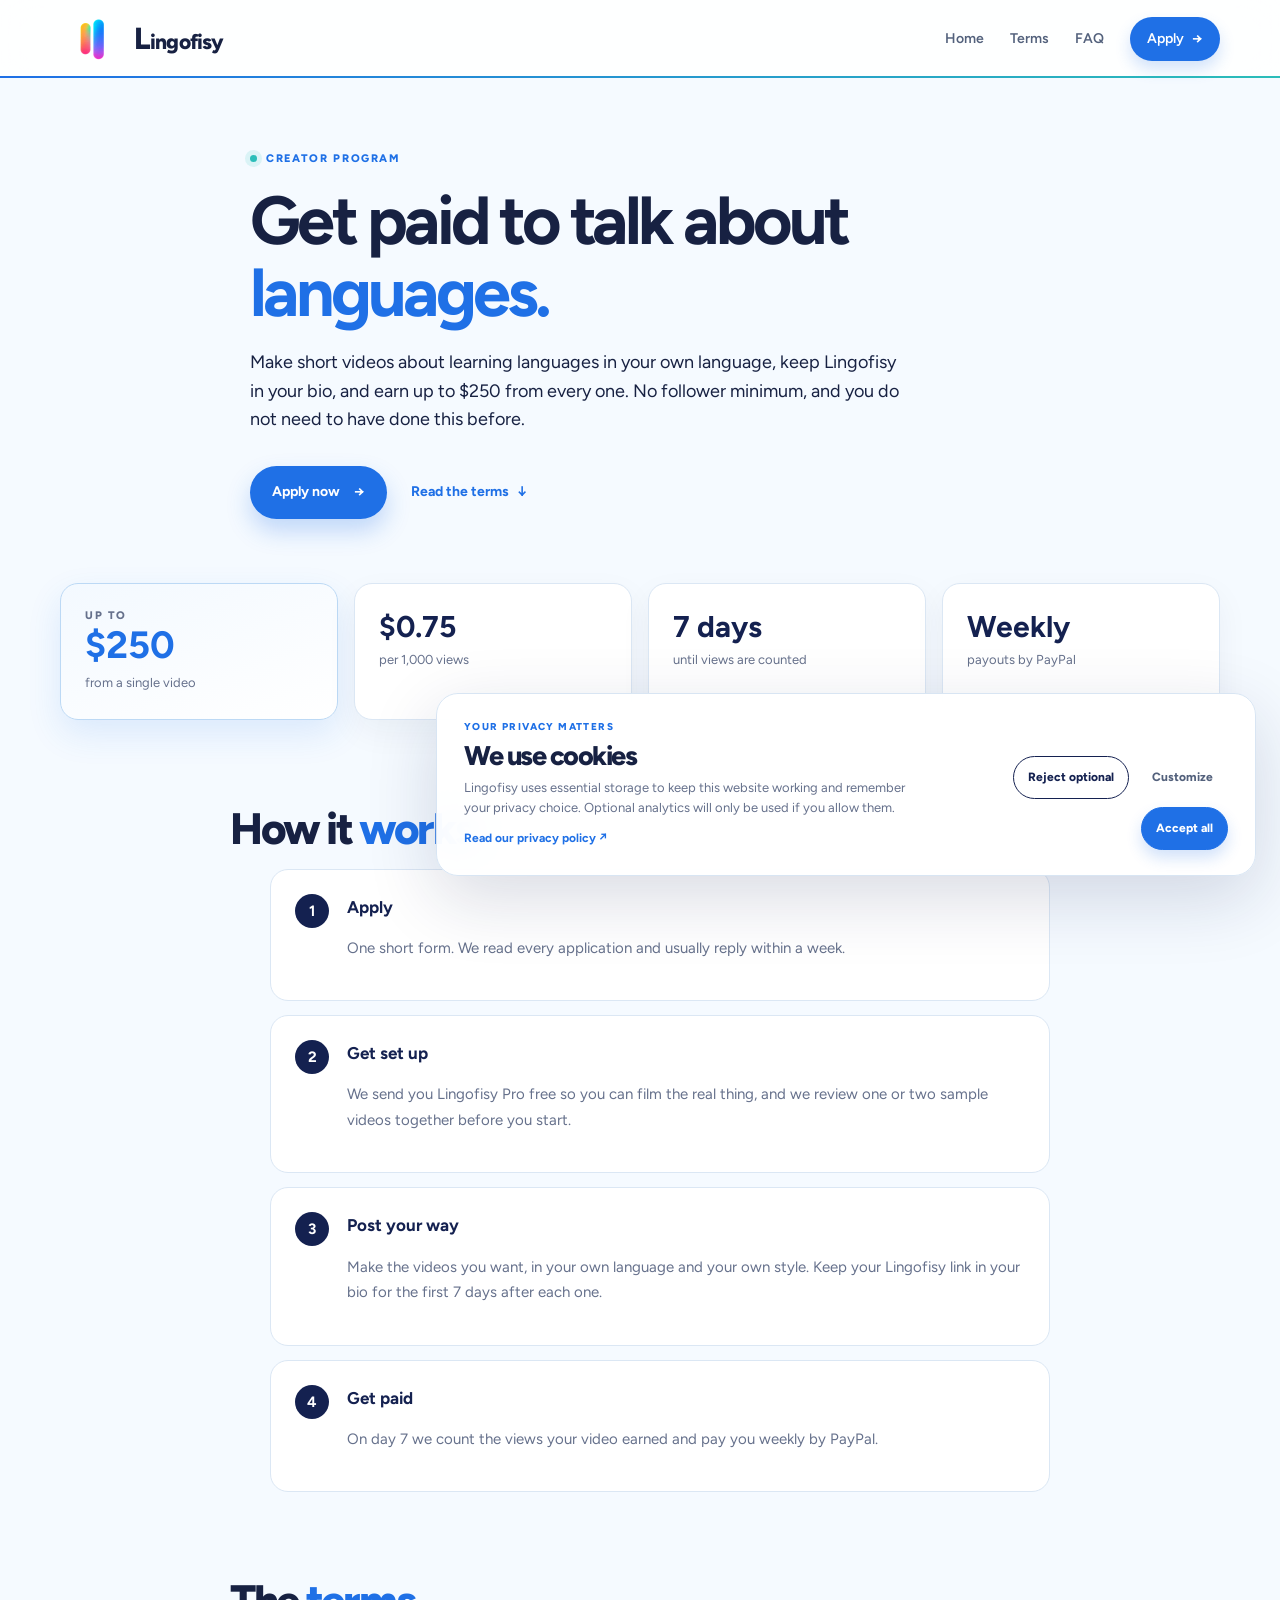
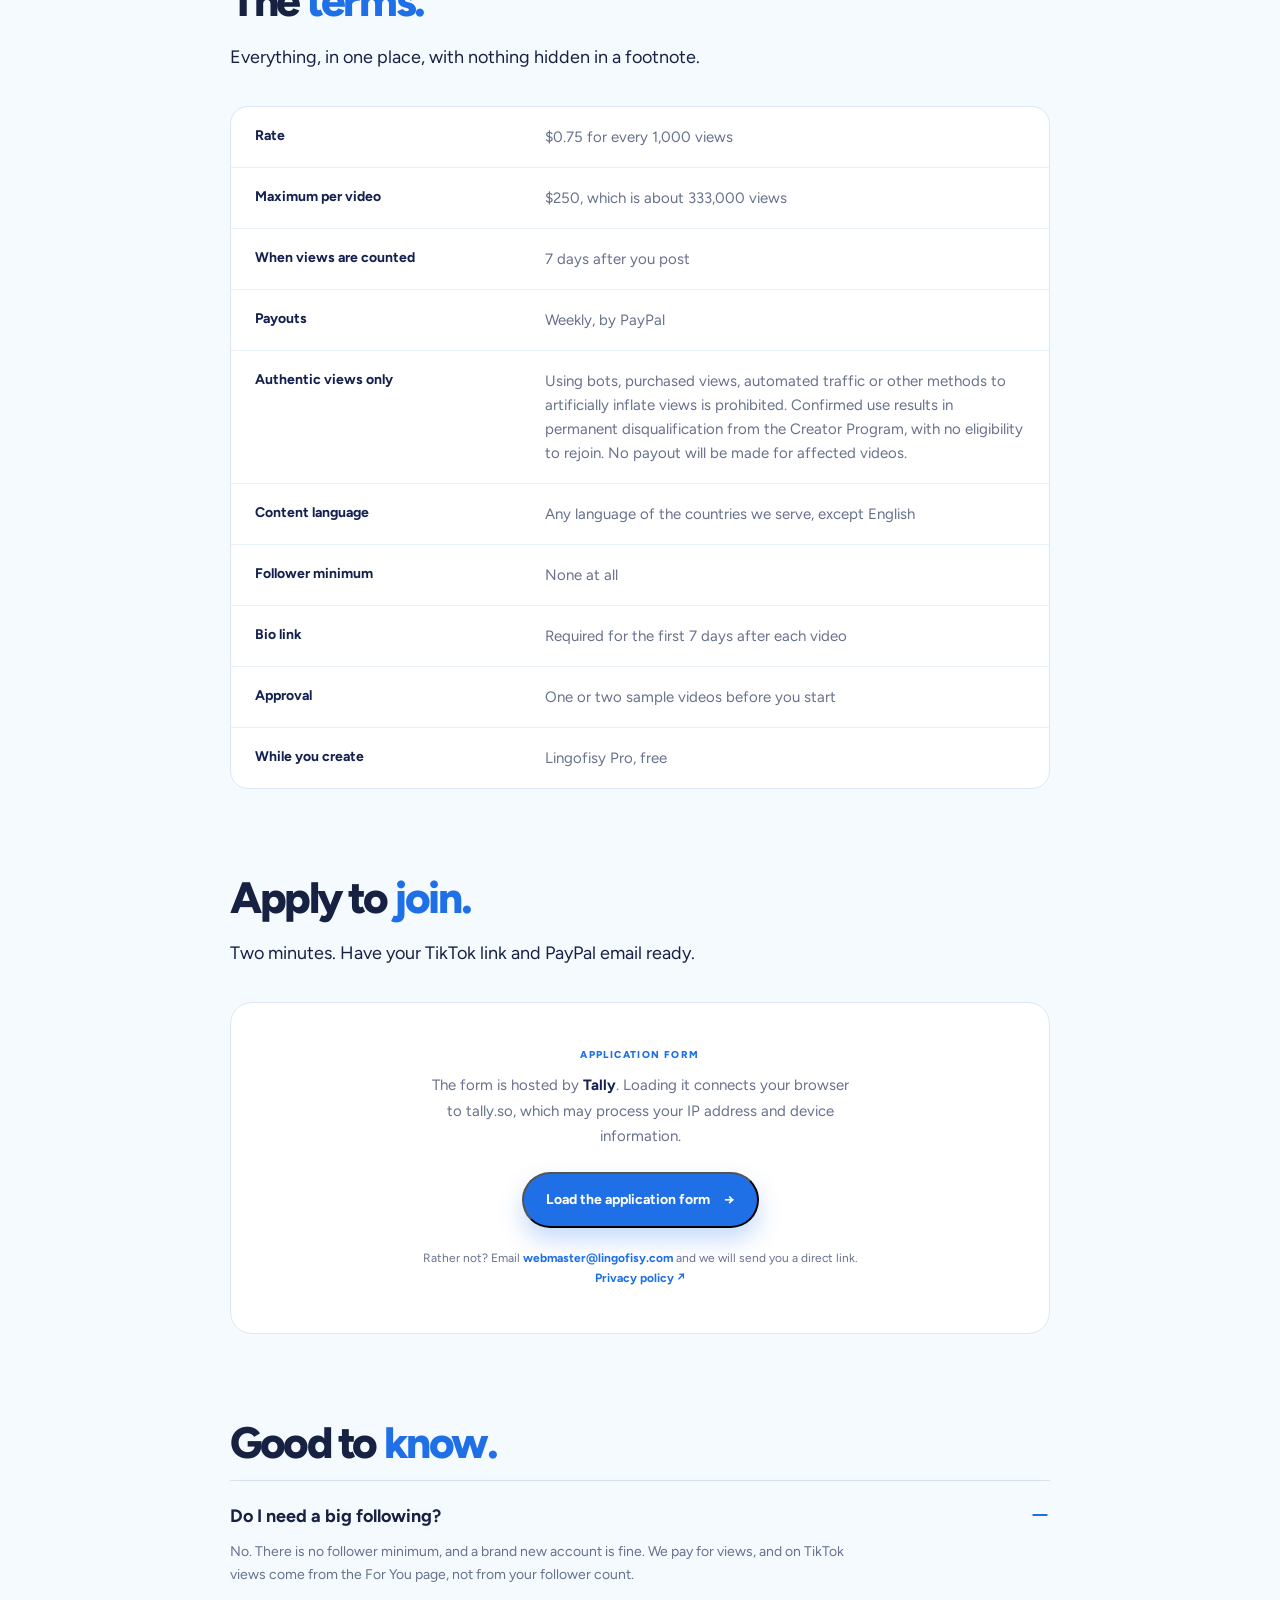
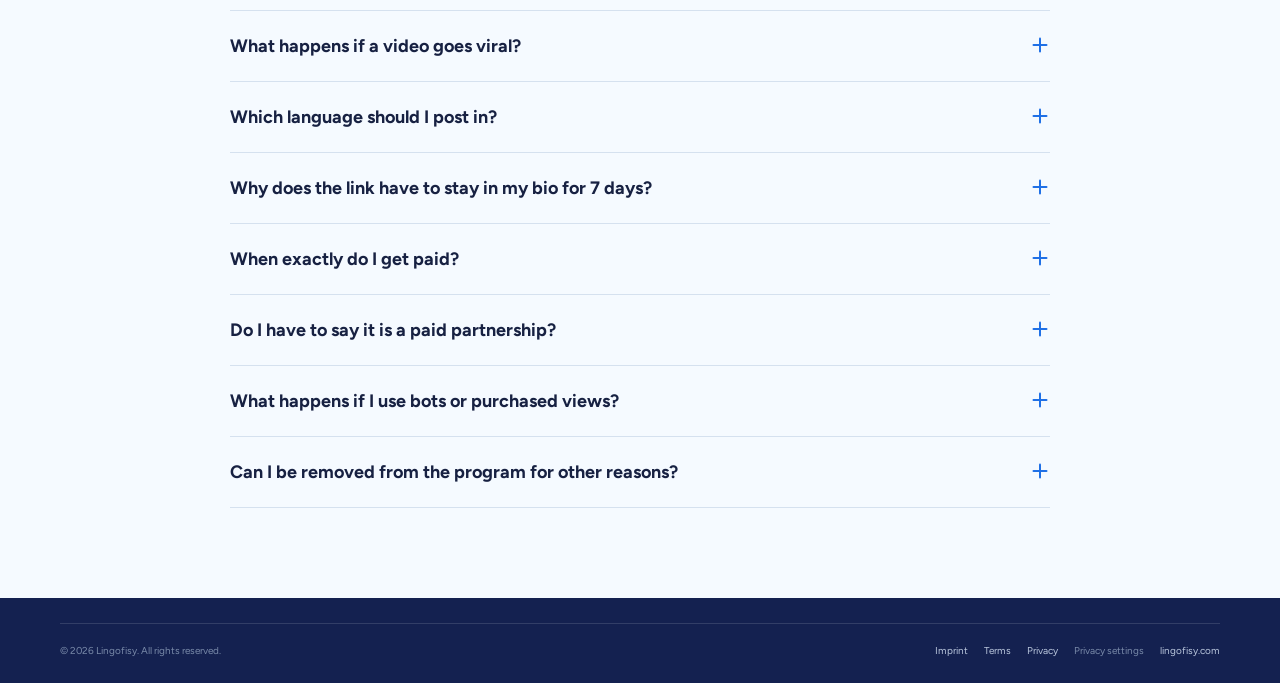
==== commit 29251cec: "improvements" ====
--- a/affiliate/index.html
+++ b/affiliate/index.html
@@ -14,32 +14,33 @@
   <meta property="og:locale" content="en_US">
   <meta property="og:url" content="https://lingofisy.com/affiliate/">
   <meta property="og:title" content="Creator Program, Lingofisy">
-  <meta property="og:description" content="Make videos about learning languages and earn $0.75 for every 1,000 views. No follower minimum, weekly PayPal payouts, and Lingofisy Pro free while you create.">
-  <meta property="og:image" content="https://lingofisy.com/assets/favicon-512.png">
-  <meta property="og:image:width" content="512">
-  <meta property="og:image:height" content="512">
-  <meta property="og:image:alt" content="Lingofisy logo">
+  <meta property="og:description" content="Make videos about learning languages and earn up to $250 a video. No follower minimum, weekly PayPal payouts, and Lingofisy Pro free while you create.">
+  <meta property="og:image" content="https://lingofisy.com/assets/og-cover.png">
+  <meta property="og:image:width" content="1200">
+  <meta property="og:image:height" content="630">
+  <meta property="og:image:alt" content="Lingofisy Creator Program">
   <meta name="twitter:card" content="summary_large_image">
   <meta name="twitter:title" content="Creator Program, Lingofisy">
-  <meta name="twitter:description" content="Make videos about learning languages and earn $0.75 for every 1,000 views. No follower minimum, weekly PayPal payouts, and Lingofisy Pro free while you create.">
-  <meta name="twitter:image" content="https://lingofisy.com/assets/favicon-512.png">
-  <meta name="description" content="The Lingofisy Creator Program: earn $0.75 per 1,000 views making videos about learning languages. No follower minimum, weekly PayPal payouts.">
+  <meta name="twitter:description" content="Make videos about learning languages and earn up to $250 a video. No follower minimum, weekly PayPal payouts, and Lingofisy Pro free while you create.">
+  <meta name="twitter:image" content="https://lingofisy.com/assets/og-cover.png">
+  <meta name="description" content="The Lingofisy Creator Program: earn up to $250 per video making videos about learning languages, at $0.75 per 1,000 views. No follower minimum, weekly PayPal payouts.">
+  <meta name="theme-color" content="#142150">
   <title>Creator Program, Lingofisy</title>
-  <link rel="stylesheet" href="../styles.css?v=36">
+  <link rel="stylesheet" href="../styles.css?v=48">
 </head>
 <body class="legal-page affiliate-page">
-  <header class="site-header"><div class="container nav-wrap"><a class="brand" href="../"><img class="brand-image" src="../assets/lingofisy-logo.webp" width="64" height="64" alt="Lingofisy logo"><span class="wordmark"><span class="wordmark-initial">L</span>ingofisy</span></a><a class="text-link" href="../">← Back home</a></div></header>
+  <header class="site-header" data-header><div class="container nav-wrap"><a class="brand" href="../"><img class="brand-image" src="../assets/lingofisy-logo.webp" width="64" height="64" alt="Lingofisy logo"><span class="wordmark"><span class="wordmark-initial">L</span>ingofisy</span></a><button class="menu-toggle" type="button" aria-expanded="false" aria-controls="main-nav" aria-label="Open menu"><i></i><i></i><i></i></button><nav id="main-nav" aria-label="Main"><a href="../">Home</a><a href="#terms">Terms</a><a href="../#faq">FAQ</a><a class="nav-cta" href="#apply">Apply <b>→</b></a></nav></div></header>
   <main class="legal-main">
     <section class="container aff-hero">
       <p class="eyebrow"><span></span>Creator Program</p>
       <h1>Get paid to talk about <em>languages.</em></h1>
-      <p class="legal-lead">Make short videos about learning languages in your own language, keep Lingofisy in your bio, and earn for every view they bring. No follower minimum, and you do not need to have done this before.</p>
+      <p class="legal-lead">Make short videos about learning languages in your own language, keep Lingofisy in your bio, and earn up to $250 from every one. No follower minimum, and you do not need to have done this before.</p>
       <div class="hero-actions"><a class="button primary" href="#apply">Apply now <b>→</b></a><a class="text-link" href="#terms">Read the terms <b>↓</b></a></div>
     </section>
 
     <section class="container aff-stats">
+      <div class="aff-stat aff-stat-lead"><strong><small>Up to</small>$250</strong><span>from a single video</span></div>
       <div class="aff-stat"><strong>$0.75</strong><span>per 1,000 views</span></div>
-      <div class="aff-stat"><strong>$250</strong><span>maximum per video</span></div>
       <div class="aff-stat"><strong>7 days</strong><span>until views are counted</span></div>
       <div class="aff-stat"><strong>Weekly</strong><span>payouts by PayPal</span></div>
     </section>
@@ -67,33 +68,31 @@
         <div><dt>Bio link</dt><dd>Required for the first 7 days after each video</dd></div>
         <div><dt>Approval</dt><dd>One or two sample videos before you start</dd></div>
         <div><dt>While you create</dt><dd>Lingofisy Pro, free</dd></div>
-        
       </dl>
     </section>
 
     <section class="container aff-section" id="apply">
       <h2>Apply to <em>join.</em></h2>
       <p class="legal-lead">Two minutes. Have your TikTok link and PayPal email ready.</p>
-      <div class="aff-form"><iframe src="https://tally.so/embed/VpGDlj?alignLeft=1&amp;hideTitle=1&amp;transparentBackground=1&amp;dynamicHeight=1" loading="lazy" width="100%" height="1400" frameborder="0" marginheight="0" marginwidth="0" title="Lingofisy Creator Program application form"></iframe></div>
-      <p class="aff-note">The form is hosted by Tally. If it does not load, email <a href="mailto:webmaster@lingofisy.com">webmaster@lingofisy.com</a> and we will send you a direct link.</p>
+      <div class="aff-form aff-gate" data-form-gate data-form-src="https://tally.so/embed/VpGDlj?alignLeft=1&amp;hideTitle=1&amp;transparentBackground=1&amp;dynamicHeight=1" data-form-title="Lingofisy Creator Program application form"><p class="aff-gate-kicker">Application form</p><p class="aff-gate-copy">The form is hosted by <strong>Tally</strong>. Loading it connects your browser to tally.so, which may process your IP address and device information.</p><button class="button primary" type="button" data-form-load>Load the application form <b>&#8594;</b></button><p class="aff-gate-note">Rather not? Email <a href="mailto:webmaster@lingofisy.com">webmaster@lingofisy.com</a> and we will send you a direct link. <a href="../legal/privacy.html">Privacy policy &#8599;</a></p></div>
     </section>
 
     <section class="container aff-section">
       <h2>Good to <em>know.</em></h2>
       <div class="faq-list">
-        <details open><summary>Do I need a big following?<b>+</b></summary><p>No. There is no follower minimum, and plenty of our creators start fresh accounts. We pay for views, and on TikTok views come from the For You page, not from your follower count.</p></details>
+        <details open><summary>Do I need a big following?<b>+</b></summary><p>No. There is no follower minimum, and a brand new account is fine. We pay for views, and on TikTok views come from the For You page, not from your follower count.</p></details>
         <details><summary>What happens if a video goes viral?<b>+</b></summary><p>Earnings for a single video stop at $250, which is about 333,000 views. Every other video you post earns on its own, so a big month is still a big month.</p></details>
-        <details><summary>Which language should I post in?<b>+</b></summary><p>Use a language of the countries we serve, except English, under the current programme terms. Lingofisy launches with English, Turkish, Russian, German, French, Italian, Spanish and Portuguese. Make clear which Daily course you are showing and that AI speaking requires Lingofisy Pro. English-language content is not eligible under the current programme terms.</p></details>
+        <details><summary>Which language should I post in?<b>+</b></summary><p>Use a language of the countries we serve, except English, under the current program terms. Lingofisy offers English, Turkish, Russian, German, French, Italian, Spanish and Portuguese. Make clear which Daily course you are showing and that AI speaking requires Lingofisy Pro. English-language content is not eligible under the current program terms.</p></details>
         <details><summary>Why does the link have to stay in my bio for 7 days?<b>+</b></summary><p>That link is how we see which views came from your video. If it is not there, we cannot count them, and we cannot pay for them.</p></details>
         <details><summary>When exactly do I get paid?<b>+</b></summary><p>Views are counted 7 days after a video goes up, and payouts run weekly to the PayPal address on your application.</p></details>
         <details><summary>Do I have to say it is a paid partnership?<b>+</b></summary><p>Yes. Use your platform's paid-partnership label and follow the disclosure rules where you live. It protects you as much as it protects us.</p></details>
         <details><summary>What happens if I use bots or purchased views?<b>+</b></summary><p>Using bots, purchased views, automated traffic or other methods to artificially inflate views is prohibited. If we confirm that you used or commissioned these methods, you will be permanently disqualified from the Creator Program and will not be eligible to rejoin. No payout will be made for affected videos. We will explain the reason for our decision, and you may contact us if you believe it was made in error.</p></details>
-        <details><summary>Can I be removed from the programme for other reasons?<b>+</b></summary><p>Yes. Missing paid-partnership disclosures or content that misrepresents Lingofisy can also result in removal from the programme. We will explain the reason for our decision.</p></details>
+        <details><summary>Can I be removed from the program for other reasons?<b>+</b></summary><p>Yes. Missing paid-partnership disclosures or content that misrepresents Lingofisy can also result in removal from the program. We will explain the reason for our decision.</p></details>
       </div>
     </section>
   </main>
-  <footer><div class="container footer-bottom"><span>© <span data-year>2026</span> Lingofisy</span><a href="../">Back to lingofisy.com</a></div></footer>
-  <script>document.querySelector('[data-year]').textContent=new Date().getFullYear()</script>
-  <script async src="https://tally.so/widgets/embed.js"></script>
+  <footer><div class="container footer-bottom"><span>© <span data-year>2026</span> Lingofisy. All rights reserved.</span><span class="footer-legal"><a href="../legal/imprint.html">Imprint</a><a href="../legal/terms.html">Terms</a><a href="../legal/privacy.html">Privacy</a><button class="footer-consent" type="button" data-consent-customize>Privacy settings</button><a href="../">lingofisy.com</a></span></div></footer>
+  <script defer src="../script.js?v=22"></script>
+<div class="consent-backdrop" data-consent-backdrop hidden></div><section class="consent-banner" data-consent-banner aria-label="Privacy choices" hidden><div class="consent-copy"><p class="consent-kicker">Your privacy matters</p><h2>We use cookies</h2><p>Lingofisy uses essential storage to keep this website working and remember your privacy choice. Optional analytics will only be used if you allow them.</p><a href="../legal/privacy.html">Read our privacy policy ↗</a></div><div class="consent-actions"><button class="consent-button consent-button-quiet" type="button" data-consent-reject>Reject optional</button><button class="consent-button consent-button-ghost" type="button" data-consent-customize>Customize</button><button class="consent-button consent-button-primary" type="button" data-consent-accept>Accept all</button></div></section><section class="consent-modal" data-consent-modal role="dialog" aria-modal="true" aria-labelledby="consent-title" hidden><div class="consent-modal-head"><div><p class="consent-kicker">Privacy settings</p><h2 id="consent-title">Choose what you share</h2></div><button class="consent-close" type="button" data-consent-close aria-label="Close privacy settings">×</button></div><p class="consent-modal-intro">You can change your preferences at any time. Essential storage is always active because it is needed for the site to work.</p><div class="consent-option"><div><strong>Essential</strong><span>Required for basic site functionality and remembering your choice.</span></div><span class="consent-always">Always on</span></div><label class="consent-option consent-option-toggle"><div><strong>Analytics</strong><span>Helps us understand which pages are useful. Not currently active on Lingofisy.</span></div><input type="checkbox" data-consent-analytics><span class="consent-switch" aria-hidden="true"></span></label><div class="consent-modal-actions"><button class="consent-button consent-button-quiet" type="button" data-consent-reject>Reject optional</button><button class="consent-button consent-button-primary" type="button" data-consent-save>Save choices</button></div></section>
 </body>
 </html>
--- a/styles.css
+++ b/styles.css
@@ -6,16 +6,20 @@
   --text:#172142;--muted:#66718c;--canvas:#f5faff;--line:#dbe7f4;--white:#fff;
   /* t*t*(3-2*t) sampled every 10%: smoothstep as a CSS easing */
   --ease:linear(0,.028 10%,.104 20%,.216 30%,.352 40%,.5 50%,.648 60%,.784 70%,.896 80%,.972 90%,1);
-  --travel:725svh;
+  --travel:580svh;
 }
 *{box-sizing:border-box}
-html{scroll-behavior:smooth}
+/* scroll-behavior is deliberately NOT smooth: the pinned stage is ~6 viewports
+   tall, and animating that distance at a fixed rate strobed the whole camera
+   sequence on every nav click. script.js scrolls instead. */
+#top,#story,#faq,#get,#terms,#apply,:target{scroll-margin-top:96px}
 body{margin:0;color:var(--text);background:#fff;font:16px/1.6 Figtree,Arial,sans-serif;overflow-x:hidden}
 a{color:inherit;text-decoration:none}
 button{font:inherit}
 .container{width:min(1160px,calc(100% - 48px));margin:auto}
 .sr-only{position:absolute;width:1px;height:1px;overflow:hidden;clip:rect(0,0,0,0)}
 :focus-visible{outline:3px solid var(--blue);outline-offset:3px;border-radius:6px}
+[tabindex='-1']:focus,[tabindex='-1']:focus-visible{outline:none}
 .act-speak :focus-visible,.cs6 :focus-visible,.get-strip :focus-visible,footer :focus-visible{outline-color:#86d9d5}
 .skip-link{position:absolute;z-index:60;left:16px;top:-80px;padding:12px 18px;border-radius:0 0 12px 12px;color:#fff;background:var(--navy);font-size:14px;font-weight:700;transition:top .2s}
 .skip-link:focus{top:0}
@@ -27,7 +31,11 @@
 .eyebrow{display:flex;align-items:center;gap:9px;margin:0 0 16px;color:var(--blue);font-size:11px;text-transform:uppercase;letter-spacing:.15em;font-weight:800}
 .eyebrow>span{width:7px;height:7px;background:var(--teal);border-radius:99px;box-shadow:0 0 0 5px #2bbdb921}
 .stage-lead{max-width:440px;margin:0;color:var(--muted);font-size:17px;line-height:1.7}
-.badge{display:inline-block;margin:22px 0 0;padding:7px 14px;border:1px solid var(--line);border-radius:99px;color:var(--muted);font-size:11px;font-weight:700}
+.perk-list{display:grid;gap:9px;width:fit-content;margin:22px 0 0;padding:0;list-style:none}
+.perk-list li{display:flex;align-items:flex-start;gap:11px;color:var(--text);font-size:14px;font-weight:600;line-height:1.45}
+.perk-list li::before{content:'';flex:0 0 17px;width:17px;height:17px;margin-top:2px;border-radius:50%;background:var(--teal) url("data:image/svg+xml,%3Csvg xmlns='http://www.w3.org/2000/svg' viewBox='0 0 24 24'%3E%3Cpath fill='none' stroke='%23fff' stroke-width='3.4' stroke-linecap='round' stroke-linejoin='round' d='M5 12.6 10 17.5 19 7'/%3E%3C/svg%3E") center/11px no-repeat}
+.cs5 .perk-list li{color:var(--text)}
+.badge{display:inline-block;width:fit-content;margin:22px 0 0;padding:7px 14px;border:1px solid var(--line);border-radius:99px;color:var(--muted);font-size:11px;font-weight:700}
 
 .button{display:inline-flex;align-items:center;gap:14px;padding:15px 22px;border-radius:99px;font-size:14px;font-weight:700;transition:transform .2s}
 .button:hover{transform:translateY(-2px)}
@@ -37,10 +45,15 @@
 .stores{display:flex;gap:10px;margin-top:26px}
 .stores a,.stores button{cursor:pointer;text-align:left;font:inherit;display:flex;align-items:center;gap:10px;min-width:176px;padding:12px 16px;border:1px solid var(--line);border-radius:13px;color:var(--navy);background:#fff;box-shadow:0 10px 22px #14215014;transition:transform .2s,box-shadow .2s}
 .stores a:hover,.stores button:hover{transform:translateY(-2px);box-shadow:0 14px 26px #1421501f}
-.stores a>b,.stores button>b{font:28px -apple-system,BlinkMacSystemFont,"Segoe UI Symbol",Arial;line-height:1}
+.stores a>b,.stores button>b{display:inline-flex;flex:none;align-items:center;line-height:1}
+.stores b svg{display:block;width:26px;height:26px}
 .stores a span,.stores button span{font-size:14px;font-weight:700;line-height:1.25}
 .stores small{display:block;font-size:8px;color:var(--muted)}
-.store-note{display:block;margin-top:13px;color:var(--muted);font-size:10px}
+.store-note{display:block;margin:13px 0 0;color:var(--muted);font-size:11px;transition:color .3s,transform .3s}
+.store-note.is-flash{color:var(--blue);font-weight:700;transform:translateY(-2px)}
+.store-note a{color:var(--blue);font-weight:700;text-decoration:underline;text-underline-offset:3px}
+.get-strip .store-note{color:#bdd0e8}
+.get-strip .store-note.is-flash{color:#86d9d5}
 .trust-row{display:flex;align-items:center;gap:14px;margin-top:34px}
 .trust-row p{margin:0;color:var(--muted);font-size:12px;line-height:1.4}
 .trust-row strong{color:var(--text)}
@@ -60,11 +73,18 @@
 .wordmark{display:inline-flex;align-items:baseline;font:800 21px/1 Figtree,sans-serif;letter-spacing:-.04em}
 .wordmark-initial{font-size:1.45em;line-height:.8}
 .site-header nav{display:flex;align-items:center;gap:26px;color:#53617c;font-size:14px;font-weight:600}
+.site-header nav a{position:relative;transition:color .2s}
 .site-header nav a:hover{color:var(--blue)}
+.site-header nav a[aria-current]{color:var(--blue)}
+.site-header nav a[aria-current]:not(.nav-cta)::after{content:'';position:absolute;left:0;right:0;bottom:-7px;height:2px;border-radius:2px;background:currentColor}
+.site-header.on-dark nav a:hover,.site-header.on-dark nav a[aria-current]{color:#86d9d5}
 .nav-cta{color:#fff!important;background:var(--blue);padding:11px 17px;border-radius:99px;box-shadow:0 8px 16px #1f70e633}
 .nav-cta b{margin-left:5px}
-.menu-toggle{display:none;border:0;background:transparent;padding:8px}
-.menu-toggle i{display:block;width:24px;height:2px;margin:5px;background:var(--navy)}
+.menu-toggle{display:none;border:0;background:transparent;padding:8px;cursor:pointer}
+.menu-toggle i{display:block;width:24px;height:2px;margin:5px;border-radius:2px;background:var(--navy);transition:transform .28s var(--ease),opacity .2s}
+.menu-toggle.is-open i:nth-child(1){transform:translateY(7px) rotate(45deg)}
+.menu-toggle.is-open i:nth-child(2){opacity:0}
+.menu-toggle.is-open i:nth-child(3){transform:translateY(-7px) rotate(-45deg)}
 
 /* ===== the stage ===== */
 .story{position:relative;view-timeline-name:--story;view-timeline-axis:block}
@@ -93,7 +113,7 @@
 .viewport{position:relative;height:100%;overflow:hidden;border-radius:34px;background:#eef4fd}
 .device{--shot-ar:390/844}
 .shot-strip{display:block;height:1100%}
-.shot{display:block;width:100%;height:9.0909%;object-fit:cover;object-position:top center}
+.shot{display:block;width:100%;height:calc(100% / 11);object-fit:cover;object-position:top center}
 
 /* Illustrative launch previews replace the retired course captures. */
 .viewport{container-type:inline-size}
@@ -105,6 +125,10 @@
 .screen-languages{display:grid;grid-template-columns:1fr;gap:2.2cqw;list-style:none;margin:6cqw 0;padding:0}
 .screen-languages li{display:flex;align-items:center;gap:3cqw;padding:2.2cqw 4cqw;border:1px solid var(--line);border-radius:3cqw;background:white;font-weight:700}
 .language-flag{flex:0 0 1.4em;text-align:center;font-family:"Apple Color Emoji","Segoe UI Emoji","Noto Color Emoji",sans-serif;font-size:1.2em;line-height:1}
+.screen-features{display:grid;gap:2.2cqw;margin:6cqw 0;padding:0;list-style:none}
+.screen-features li{display:flex;align-items:center;gap:3cqw;padding:2.6cqw 4cqw;border:1px solid var(--line);border-radius:3cqw;background:#fff;font-weight:700}
+.screen-features li>span{display:grid;place-items:center;flex:0 0 5cqw;width:5cqw;height:5cqw;border-radius:50%;background:var(--teal);color:#fff;font-size:3.2cqw;line-height:1}
+.screen-pro .screen-features li{border-color:#ffffff33;background:#ffffff12;color:#fff}
 .screen-panel{margin-top:6cqw;padding:5cqw;border:1px solid var(--line);border-radius:5cqw;background:#ffffffc9}
 .screen-panel p{margin:2cqw 0 0;color:var(--muted)}
 .screen-pill{display:inline-block;padding:1.5cqw 3cqw;border-radius:99px;color:#087f80;background:#d2f3ed;font-weight:800}
@@ -113,9 +137,6 @@
 .screen-pro .screen-brand span,.screen-pro .screen-note{color:#b9d8ee}
 .screen-pro .screen-panel{background:#ffffff10;border-color:#ffffff35}
 .screen-pro .screen-panel p{color:#d4e5f5}
-.speaking-preview{position:relative;overflow:hidden}
-.speaking-preview img{display:block;width:100%;height:100%;object-fit:cover;object-position:top center}
-.speaking-label{position:absolute;top:4%;left:5%;right:5%;padding:2cqw 3cqw;border-radius:99px;color:white;background:var(--navy);text-align:center;font-size:4cqw;font-weight:800;box-shadow:0 3px 12px #14215033}
 
 .fisy{position:absolute;z-index:6;left:50%;bottom:0;width:auto;height:min(470px,56svh);opacity:0;object-fit:contain;object-position:bottom center;transform-origin:bottom center;transform:translateX(-50%);filter:drop-shadow(0 18px 18px #14215033);pointer-events:none}
 .bubble,.float-card{position:absolute;z-index:7;pointer-events:none}
@@ -138,13 +159,36 @@
 .faq-list details:first-child{border-top:1px solid #d5e1ef}
 .faq-list summary{display:flex;justify-content:space-between;gap:20px;cursor:pointer;list-style:none;font:700 18px Figtree}
 .faq-list summary::-webkit-details-marker{display:none}
-.faq-list summary b{color:var(--blue);font-size:23px;font-weight:400;transition:transform .2s}
-.faq-list details[open] summary b{transform:rotate(45deg)}
+.faq-list summary b{position:relative;flex:none;width:20px;height:20px;font-size:0;color:transparent}
+.faq-list summary b::before,.faq-list summary b::after{content:'';position:absolute;top:50%;left:50%;width:15px;height:2px;border-radius:2px;background:var(--blue);transform:translate(-50%,-50%)}
+.faq-list summary b::after{transform:translate(-50%,-50%) rotate(90deg);transition:transform .28s var(--ease)}
+.faq-list details[open] summary b::after{transform:translate(-50%,-50%) rotate(0deg)}
+.faq-list summary:hover{color:var(--blue)}
+@supports (interpolate-size:allow-keywords){
+  .faq-list details{interpolate-size:allow-keywords}
+  .faq-list details::details-content{block-size:0;overflow:hidden;transition:block-size .3s var(--ease),content-visibility .3s allow-discrete;content-visibility:hidden}
+  .faq-list details[open]::details-content{block-size:auto;content-visibility:visible}
+}
 .faq-list details p{max-width:650px;margin:14px 40px 0 0;color:var(--muted);font-size:14px}
 .get-strip{display:flex;align-items:center;justify-content:space-between;gap:40px;flex-wrap:wrap;margin-top:96px;padding:52px 56px;border-radius:30px;color:#fff;background:linear-gradient(117deg,#142150,#1d458f 60%,#087f91);box-shadow:0 25px 50px #14215033}
 .get-strip h2{margin:0;font-size:clamp(32px,3.4vw,46px)}
 .get-strip h2 em{color:#71d6d1}
 .get-strip .eyebrow{color:#86d9d5}
+.get-strip .stage-lead{margin-top:16px;max-width:460px;color:#bdd0e8;font-size:15px}
+.signup{display:flex;flex-wrap:wrap;gap:10px;max-width:460px;margin-top:24px}
+.signup input{flex:1 1 210px;min-width:0;padding:15px 20px;border:1px solid #ffffff52;border-radius:99px;color:#fff;background:#ffffff1f;font:inherit;font-size:14px;transition:border-color .2s,background .2s}
+.signup input::placeholder{color:#ffffff7a}
+.signup input:hover{background:#ffffff2b}
+.signup input:focus{outline:0;border-color:#86d9d5;background:#ffffff2b}
+.signup .button{flex:none}
+.signup-note{max-width:460px;margin:13px 0 0;color:#9fb8d6;font-size:12px;line-height:1.55}
+.signup-note a{color:#86d9d5;text-decoration:underline;text-underline-offset:3px}
+.signup-note.is-ok{color:#86d9d5;font-weight:700}
+.signup-note.is-err{color:#ffc4c9;font-weight:700}
+.signup.is-busy{opacity:.6;pointer-events:none}
+@media (max-width:540px){.signup .button{width:100%;justify-content:center}}
+.get-strip .stage-lead a{color:#86d9d5;font-weight:700;text-decoration:underline;text-underline-offset:3px}
+.get-strip>div:last-child{display:grid;justify-items:start}
 .get-strip .stores{margin:0}
 .get-strip .stores a,.get-strip .stores button{border-color:#ffffff4d;color:#fff;background:#ffffff1a;box-shadow:none}
 .get-strip .stores small{color:#bdd0e8}
@@ -156,16 +200,22 @@
 .footer-links{display:flex;flex-wrap:wrap;gap:56px}
 .footer-links>div{display:flex;flex-direction:column;gap:9px;min-width:104px;font-size:12px}
 .footer-links b{margin-bottom:8px;color:#fff;font-size:11px;text-transform:uppercase;letter-spacing:.12em}
-.footer-links a{color:#a6b7d2}
+.footer-links a{color:#a6b7d2;transition:color .2s}
+.footer-links a:hover{color:#fff}
+.footer-consent{padding:0;border:0;background:0;color:#a6b7d2;font:inherit;font-size:12px;text-align:left;cursor:pointer;transition:color .2s}
+.footer-consent:hover{color:#fff}
 .footer-note{padding-bottom:22px;border-top:1px solid #ffffff1a;padding-top:22px}
 .footer-note p{margin:0 0 8px;max-width:980px;color:#8294b4;font-size:10px;line-height:1.6}
 .footer-note p:last-child{margin-bottom:0}
 .footer-note a{color:#b9c6dc;text-decoration:underline;text-underline-offset:2px}
-.footer-bottom{display:flex;justify-content:space-between;padding-top:19px;border-top:1px solid #ffffff21;color:#7889a8;font-size:10px}
+.footer-bottom{display:flex;flex-wrap:wrap;gap:10px 24px;justify-content:space-between;padding-top:19px;border-top:1px solid #ffffff21;color:#7889a8;font-size:10px}
+.footer-legal{display:flex;flex-wrap:wrap;gap:16px}
+.footer-legal a{color:#7889a8;transition:color .2s}
+.footer-legal a:hover{color:#b9c6dc}
 /* ===== consent + legal (carried over unchanged) ===== */
-.consent-banner{position:fixed;z-index:50;right:24px;bottom:24px;display:flex;align-items:flex-end;gap:34px;width:min(820px,calc(100% - 48px));padding:25px 27px;border:1px solid #d8e5f3;border-radius:22px;color:var(--text);background:#fffffff2;box-shadow:0 22px 70px #14215029;backdrop-filter:blur(22px)}.consent-banner[hidden],.consent-modal[hidden],.consent-backdrop[hidden]{display:none}.consent-copy{max-width:470px}.consent-kicker{margin:0 0 7px;color:var(--blue);font-size:10px;letter-spacing:.14em;text-transform:uppercase;font-weight:800}.consent-banner h2,.consent-modal h2{margin:0 0 8px;font-size:27px}.consent-banner p:not(.consent-kicker),.consent-modal-intro{margin:0;color:var(--muted);font-size:13px;line-height:1.55}.consent-copy>a{display:inline-block;margin-top:11px;color:var(--blue);font-size:12px;font-weight:700}.consent-actions{display:flex;flex-wrap:wrap;justify-content:flex-end;gap:8px;min-width:275px}.consent-button{padding:11px 14px;border-radius:999px;cursor:pointer;font-size:12px;font-weight:750;white-space:nowrap}.consent-button-primary{border:1px solid var(--blue);color:#fff;background:var(--blue);box-shadow:0 8px 15px #1f70e633}.consent-button-outline{border:1px solid #b9cbe2;color:var(--navy);background:#fff}.consent-button-quiet{border:1px solid var(--navy);color:var(--navy);background:#fff}
+.consent-banner{position:fixed;z-index:50;right:24px;bottom:24px;display:flex;align-items:flex-end;gap:34px;width:min(820px,calc(100% - 48px));padding:25px 27px;border:1px solid #d8e5f3;border-radius:22px;color:var(--text);background:#fffffff2;box-shadow:0 22px 70px #14215029;backdrop-filter:blur(22px)}.consent-banner[hidden],.consent-modal[hidden],.consent-backdrop[hidden]{display:none}.consent-copy{max-width:470px}.consent-kicker{margin:0 0 7px;color:var(--blue);font-size:10px;letter-spacing:.14em;text-transform:uppercase;font-weight:800}.consent-banner h2,.consent-modal h2{margin:0 0 8px;font-size:27px}.consent-banner p:not(.consent-kicker),.consent-modal-intro{margin:0;color:var(--muted);font-size:13px;line-height:1.55}.consent-copy>a{display:inline-block;margin-top:11px;color:var(--blue);font-size:12px;font-weight:700}.consent-actions{display:flex;flex-wrap:wrap;justify-content:flex-end;gap:8px;min-width:275px}.consent-button{padding:11px 14px;border-radius:999px;cursor:pointer;font-size:12px;font-weight:750;white-space:nowrap;transition:transform .2s,box-shadow .2s}.consent-button-primary{border:1px solid var(--blue);color:#fff;background:var(--blue);box-shadow:0 8px 15px #1f70e633}.consent-button-outline{border:1px solid #b9cbe2;color:var(--navy);background:#fff}.consent-button-quiet{border:1px solid var(--navy);color:var(--navy);background:#fff}
 .consent-button-ghost{border:1px solid transparent;color:#53617c;background:transparent}.consent-button:hover{transform:translateY(-1px)}.consent-backdrop{position:fixed;z-index:49;inset:0;background:#1421504d;backdrop-filter:blur(4px)}.consent-modal{position:fixed;z-index:51;top:50%;left:50%;width:min(540px,calc(100% - 36px));padding:29px;border:1px solid #d8e5f3;border-radius:25px;color:var(--text);background:#fff;box-shadow:0 30px 90px #14215040;transform:translate(-50%,-50%)}.consent-modal-head{display:flex;justify-content:space-between;gap:18px}.consent-close{width:32px;height:32px;border:0;border-radius:50%;color:var(--muted);background:#f0f5fb;cursor:pointer;font-size:25px;line-height:1}.consent-modal-intro{margin:14px 0 22px}.consent-option{display:flex;align-items:center;justify-content:space-between;gap:18px;padding:17px 0;border-top:1px solid var(--line)}.consent-option div{display:grid;gap:3px}.consent-option strong{font-size:14px}.consent-option span{color:var(--muted);font-size:12px;line-height:1.4}.consent-always{color:#198f8b!important;font-size:11px!important;font-weight:800;white-space:nowrap}.consent-option-toggle{cursor:pointer}.consent-option-toggle input{position:absolute;opacity:0}.consent-switch{position:relative;flex:0 0 42px;width:42px;height:24px;border-radius:99px;background:#cad7e6}.consent-switch:after{content:'';position:absolute;top:3px;left:3px;width:18px;height:18px;border-radius:50%;background:#fff;box-shadow:0 2px 5px #1421502e;transition:.2s}.consent-option-toggle input:checked~.consent-switch{background:var(--teal)}.consent-option-toggle input:checked~.consent-switch:after{transform:translateX(18px)}.consent-modal-actions{display:flex;justify-content:flex-end;gap:8px;margin-top:22px;padding-top:18px;border-top:1px solid var(--line)}body.consent-open{overflow:hidden}@media(max-width:700px){.consent-banner{right:12px;bottom:12px;display:block;width:calc(100% - 24px);padding:21px}.consent-actions{justify-content:stretch;min-width:0;margin-top:18px}.consent-button{flex:1}.consent-banner h2,.consent-modal h2{font-size:24px}.consent-modal{padding:23px}.consent-modal-actions{justify-content:stretch}.consent-modal-actions .consent-button{flex:1}}
-.legal-page{background:var(--canvas)}.legal-main{padding:170px 0 110px;min-height:calc(100vh - 170px)}.legal-content{max-width:780px}.legal-content h1{font-size:clamp(48px,6vw,72px);margin-bottom:22px}.legal-content h2{margin:46px 0 12px;font-size:28px}.legal-content p{color:var(--muted);font-size:15px;line-height:1.8}.legal-content a{color:var(--blue);font-weight:700}.legal-lead{max-width:650px;font-size:18px!important}.legal-placeholder{margin-top:45px;padding:20px 23px;border:1px solid #f2ca9b;border-radius:14px;color:#966020;background:#fff8ee;font-size:13px;line-height:1.6}.legal-page footer{padding-top:25px}.legal-page .footer-bottom a{color:#b9c6dc;font-size:10px}
+.legal-page{background:var(--canvas)}.legal-main{padding:170px 0 110px;min-height:calc(100vh - 170px)}.legal-content{max-width:780px}.legal-content h1{font-size:clamp(48px,6vw,72px);margin-bottom:22px}.legal-content h2{margin:46px 0 12px;font-size:28px}.legal-content p{color:var(--muted);font-size:15px;line-height:1.8}.legal-content a{color:var(--blue);font-weight:700}.legal-lead{max-width:650px;font-size:18px!important}.legal-page footer{padding-top:25px}.legal-page .footer-bottom a{color:#b9c6dc;font-size:10px}
 
 
 /* ===== responsive: below 950px every act becomes a plain stacked
@@ -183,7 +233,8 @@
   .orbit{display:none}
   .bubble,.float-card{display:none}
   .site-header nav{position:absolute;display:none;top:70px;left:18px;right:18px;padding:18px;flex-direction:column;align-items:stretch;gap:3px;border:1px solid var(--line);border-radius:20px;background:#fff;box-shadow:0 22px 55px #1421501f}
-  .site-header nav.open{display:flex}
+  .site-header nav.open{display:flex;animation:lf-menu .22s var(--ease) both}
+  body.menu-open::before{content:'';position:fixed;z-index:35;inset:0;background:#14215026;backdrop-filter:blur(2px)}
   .site-header nav a{padding:12px}
   .nav-cta{text-align:center;margin-top:7px}
   .menu-toggle{display:block}
@@ -227,9 +278,9 @@
    no gesture is intercepted.
    ============================================================ */
 
-@keyframes lf-copy{0.0%,3.76%{translate:0 0}5.91%,65.59%{translate:0 -16.6667%}72.04%,77.42%{translate:0 -33.3333%}79.57%,83.87%{translate:0 -50%}86.02%,90.32%{translate:0 -66.6667%}92.47%,100.0%{translate:0 -83.3333%}}
+@keyframes lf-copy{0.00%,5.26%{translate:0 0}5.91%,70.11%{translate:0 calc(-100% / 6)}72.04%,78.92%{translate:0 calc(-200% / 6)}79.57%,85.38%{translate:0 calc(-300% / 6)}86.02%,91.83%{translate:0 calc(-400% / 6)}92.47%,100.00%{translate:0 calc(-500% / 6)}}
 @keyframes lf-copy-fade{0.0%,13.98%{opacity:1}20.43%,67.74%{opacity:0}74.19%,100.0%{opacity:1}}
-@keyframes lf-shots{0.0%,16.13%{translate:0 0}20.43%,24.73%{translate:0 -9.0909%}26.88%,31.18%{translate:0 -18.1818%}33.33%,38.71%{translate:0 -27.2727%}40.86%,45.16%{translate:0 -36.3636%}47.31%,51.61%{translate:0 -45.4545%}53.76%,67.74%{translate:0 -54.5455%}72.04%,77.42%{translate:0 -63.6364%}79.57%,83.87%{translate:0 -72.7273%}86.02%,90.32%{translate:0 -81.8182%}92.47%,100.0%{translate:0 -90.9091%}}
+@keyframes lf-shots{0.00%,20.00%{translate:0 0}20.43%,26.66%{translate:0 calc(-100% / 11)}26.88%,33.11%{translate:0 calc(-200% / 11)}33.33%,40.64%{translate:0 calc(-300% / 11)}40.86%,47.09%{translate:0 calc(-400% / 11)}47.31%,53.55%{translate:0 calc(-500% / 11)}53.76%,71.61%{translate:0 calc(-600% / 11)}72.04%,79.35%{translate:0 calc(-700% / 11)}79.57%,85.80%{translate:0 calc(-800% / 11)}86.02%,92.25%{translate:0 calc(-900% / 11)}92.47%,100.00%{translate:0 calc(-1000% / 11)}}
 
 /* the camera */
 @keyframes lf-dolly-m{0.0%,7.53%{translate:0 0;scale:1}20.43%,63.44%{translate:0 -31.5svh;scale:1.58}72.04%,100%{translate:0 0;scale:1}}
@@ -245,16 +296,16 @@
   59.14%{opacity:1;transform:translateX(-50%) translateX(-20vw) translateY(-2%) scale(1.06)}
   67.74%,100.0%{opacity:0;transform:translateX(-50%) translateX(-20vw) translateY(116%) scale(1.06)}
 }
-@keyframes lf-out-r{0%{opacity:0;transform:translate(-50%,0) scale(.86)}26%,74%{opacity:1;transform:translate(calc(-50% + 25vw),0) scale(1)}100%{opacity:0;transform:translate(calc(-50% + 29vw),0) scale(.94)}}
-
-@keyframes lf-out-l{0%{opacity:0;transform:translate(-50%,0) scale(.86)}26%,74%{opacity:1;transform:translate(calc(-50% - 25vw),0) scale(1)}100%{opacity:0;transform:translate(calc(-50% - 29vw),0) scale(.94)}}
+@keyframes lf-out-r{0%{opacity:0;visibility:hidden;transform:translate(-50%,0) scale(.86)}26%,74%{opacity:1;visibility:visible;transform:translate(calc(-50% + 25vw),0) scale(1)}100%{opacity:0;visibility:hidden;transform:translate(calc(-50% + 29vw),0) scale(.94)}}
+
+@keyframes lf-out-l{0%{opacity:0;visibility:hidden;transform:translate(-50%,0) scale(.86)}26%,74%{opacity:1;visibility:visible;transform:translate(calc(-50% - 25vw),0) scale(1)}100%{opacity:0;visibility:hidden;transform:translate(calc(-50% - 29vw),0) scale(.94)}}
 
 @keyframes lf-cta{0%,4.3%{opacity:0;visibility:hidden;translate:0 16px}7.53%,13.98%{opacity:1;visibility:visible;translate:0 0}20.43%,100%{opacity:0;visibility:hidden;translate:0 16px}}
 @keyframes lf-ink{0.0%,13.98%{color:var(--blue)}20.43%,67.74%{color:#86d9d5}74.19%,89.25%{color:var(--blue)}94.62%,100.0%{color:#86d9d5}}
-@keyframes lf-b1{0.0%,9.68%{opacity:1}18.28%,100.0%{opacity:0}}
-@keyframes lf-b2{0.0%,9.68%{opacity:0}18.28%,65.59%{opacity:1}72.04%,100.0%{opacity:0}}
-@keyframes lf-b3{0.0%,65.59%{opacity:0}72.04%,89.25%{opacity:1}94.62%,100.0%{opacity:0}}
-@keyframes lf-b4{0.0%,89.25%{opacity:0}94.62%,100.0%{opacity:1}}
+@keyframes lf-b1{0.0%,16.08%{opacity:1}18.28%,100.0%{opacity:0}}
+@keyframes lf-b2{0.0%,16.08%{opacity:0}18.28%,69.84%{opacity:1}72.04%,100.0%{opacity:0}}
+@keyframes lf-b3{0.0%,69.84%{opacity:0}72.04%,92.42%{opacity:1}94.62%,100.0%{opacity:0}}
+@keyframes lf-b4{0.0%,92.42%{opacity:0}94.62%,100.0%{opacity:1}}
 @keyframes lf-glow-a{0%{transform:translate(0,0) scale(1);opacity:.7}50%{transform:translate(-60px,44px) scale(1.24);opacity:1}100%{transform:translate(34px,-34px) scale(1.06);opacity:.75}}
 
 @keyframes lf-glow-b{0%{transform:translate(0,0) scale(1);opacity:.6}50%{transform:translate(50px,-38px) scale(1.3);opacity:.95}100%{transform:translate(-28px,30px) scale(1.1);opacity:.7}}
@@ -267,6 +318,8 @@
 @keyframes lf-draw{from{transform:scaleX(0)}to{transform:scaleX(1)}}
 
 @keyframes lf-nudge{0%,100%{transform:translateY(0)}50%{transform:translateY(4px)}}
+
+@keyframes lf-menu{from{opacity:0;transform:translateY(-8px)}to{opacity:1;transform:none}}
 
 
 @media (prefers-reduced-motion:no-preference){
@@ -291,11 +344,19 @@
       @media (min-width:951px){
         .copy{overflow:clip;height:min(560px,68svh)}
       }
-      @media (min-width:951px){
-        .copy{overflow:clip;height:min(560px,68svh)}
+      /* Each slot gets exactly 1/6 of .copy. On a short window that share drops
+         below the natural height of the busiest slot, so the tail of it was
+         being clipped. Compact the type instead of losing content. */
+      @media (min-width:951px) and (max-height:760px){
+        .slot h1,.slot h2{font-size:clamp(32px,3.4vw,48px);margin-bottom:16px}
+        .stage-lead{font-size:15px;line-height:1.6}
+        .perk-list{margin-top:14px;gap:6px}
+        .perk-list li{font-size:13px}
+        .slot .badge{margin-top:14px}
+        .slot .trust-row{margin-top:20px}
       }
       .copy-strip{display:block;height:600%;gap:0}
-      .slot{height:16.6667%;display:grid;align-content:center}
+      .slot{height:calc(100% / 6);display:grid;align-content:center}
       .stage-cta{display:flex;align-items:center;gap:22px;position:absolute;left:0;bottom:5svh;z-index:8;padding-inline-start:18px}
       .cs6 h2{color:#fff}.cs6 h2 em{color:#71d6d1}
       .cs6 .eyebrow{color:#86d9d5}.cs6 .stage-lead{color:#b8cae5}
@@ -317,8 +378,8 @@
       .fisy{animation-name:lf-fisy;will-change:transform}
       .orbit-a,.orbit-b{animation-name:lf-orbit-out}
       .orbit-b{animation-delay:0s;scale:.8}
-      .glow-a{animation-name:lf-glow-a;will-change:transform}
-      .glow-b{animation-name:lf-glow-b;will-change:transform}
+      .glow-a{animation-name:lf-glow-a}
+      .glow-b{animation-name:lf-glow-b}
       .b1{animation-name:lf-b1}.b2{animation-name:lf-b2}.b3{animation-name:lf-b3}.b4{animation-name:lf-b4}
       .stage-cta{animation-name:lf-cta}
       .stage-cta .text-link{animation-name:lf-ink}
@@ -342,7 +403,7 @@
            a 402px screen, because aspect-ratio derives width from height. */
         .stage{padding:80px 0 0;align-content:start}
         .stage-inner{grid-template-columns:1fr;gap:12px;align-content:start;justify-items:center}
-        .copy{order:0;width:100%;height:32svh;overflow:clip}
+        .copy{order:0;width:100%;height:clamp(200px,38svh,280px);overflow:clip}
         .world{order:1;width:100%;display:grid;justify-items:center}
         .stage{--dev-w:min(76vw,calc((68svh - 112px) * 390 / 844))}
         .device{width:var(--dev-w);height:auto;aspect-ratio:390/844;border-width:7px;border-radius:32px}
@@ -355,7 +416,7 @@
         .slot .stores button{min-width:0;flex:1 1 150px;max-width:220px;padding:10px 12px}
         .slot .stores span{font-size:12px}
         .slot .store-note{display:none}
-        .slot .trust-row{display:none}
+        .slot .trust-row,.slot .perk-list{display:none}
         .slot .hero-actions{justify-content:center;margin-top:14px}
         .slot .badge{margin-top:12px}
         .world{animation-name:lf-dolly-m}
@@ -380,6 +441,11 @@
 .aff-stats{display:grid;grid-template-columns:repeat(4,1fr);gap:16px;margin-top:64px}
 .aff-stat{padding:26px 24px;border:1px solid var(--line);border-radius:18px;background:var(--white);box-shadow:0 12px 32px #1421500d}
 .aff-stat strong{display:block;font-size:30px;line-height:1.1;color:var(--navy)}
+/* "Up to" rides above the number: legible and never missed, but it does not
+   compete with the figure. The qualifier is what keeps a ceiling-led claim honest. */
+.aff-stat strong small{display:block;margin-bottom:3px;color:var(--muted);font-size:11px;font-weight:800;letter-spacing:.14em;text-transform:uppercase}
+.aff-stat-lead{border-color:#bcd9f5;background:linear-gradient(160deg,#f3f9ff,var(--white));box-shadow:0 14px 34px #1f70e61f}
+.aff-stat-lead strong{font-size:38px;color:var(--blue)}
 .aff-stat span{display:block;margin-top:7px;color:var(--muted);font-size:13px;line-height:1.5}
 .aff-section{margin-top:86px;max-width:820px}
 .aff-section h2{font-size:clamp(32px,4vw,44px);margin-bottom:14px}
@@ -413,6 +479,14 @@
 .aff-band .stage-lead{max-width:520px;color:#c3d3ee;font-size:16px}
 .aff-band .button{flex:none}
 @media (max-width:950px){.aff-band{flex-direction:column;align-items:flex-start;gap:24px;margin-top:52px;padding:32px 28px}}
+.aff-gate{padding:44px 38px;text-align:center}
+.aff-gate-kicker{margin:0 0 10px;color:var(--blue);font-size:10px;letter-spacing:.14em;text-transform:uppercase;font-weight:800}
+.aff-gate-copy{max-width:430px;margin:0 auto 22px;color:var(--muted);font-size:15px;line-height:1.7}
+.aff-gate-copy strong{color:var(--navy)}
+.aff-gate-note{max-width:460px;margin:20px auto 0;color:var(--muted);font-size:12px;line-height:1.7}
+.aff-gate-note a{color:var(--blue);font-weight:700}
+.footer-legal .footer-consent{font-size:10px;color:#7889a8}
+.footer-legal .footer-consent:hover{color:#b9c6dc}
 .aff-form-soon{padding:40px 36px;text-align:center}
 .aff-form-soon p{margin-bottom:10px;color:var(--muted);font-size:15px;line-height:1.7}
 .aff-form-soon p strong{color:var(--navy);font-size:17px}
